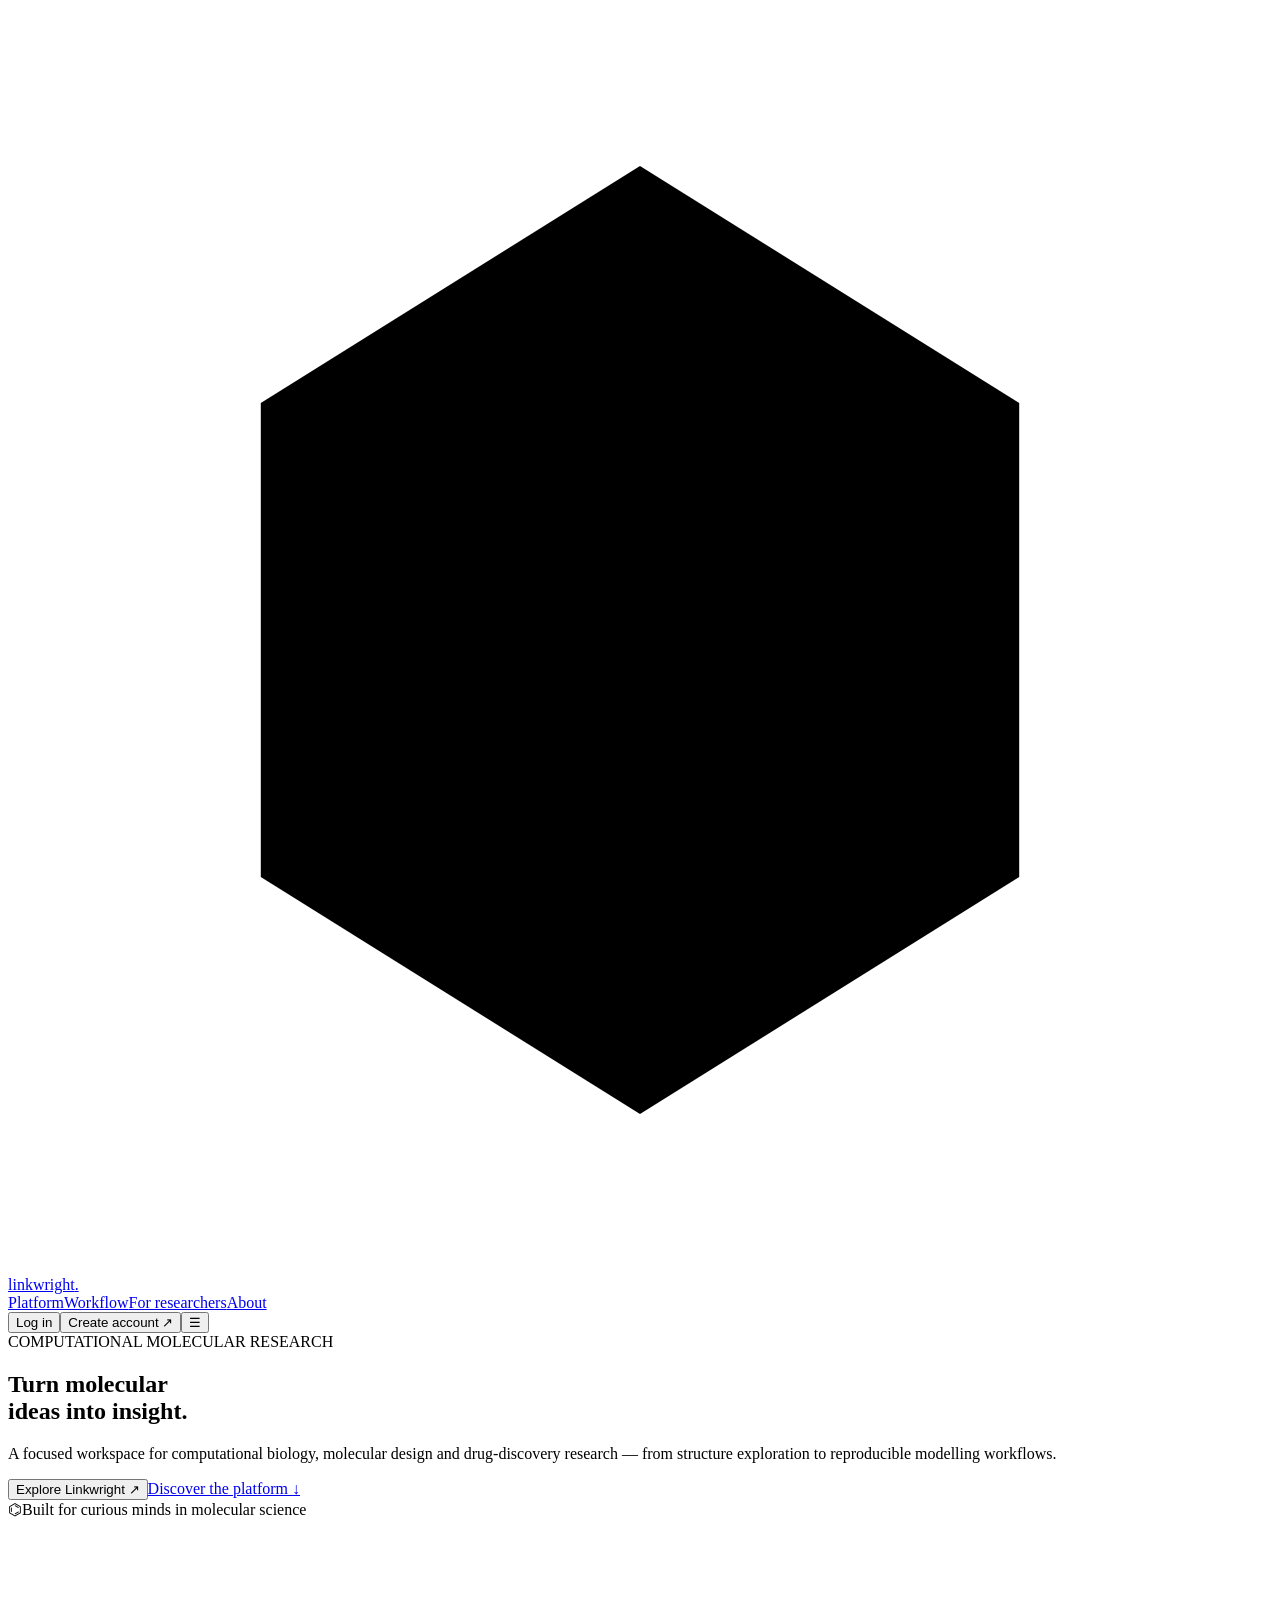
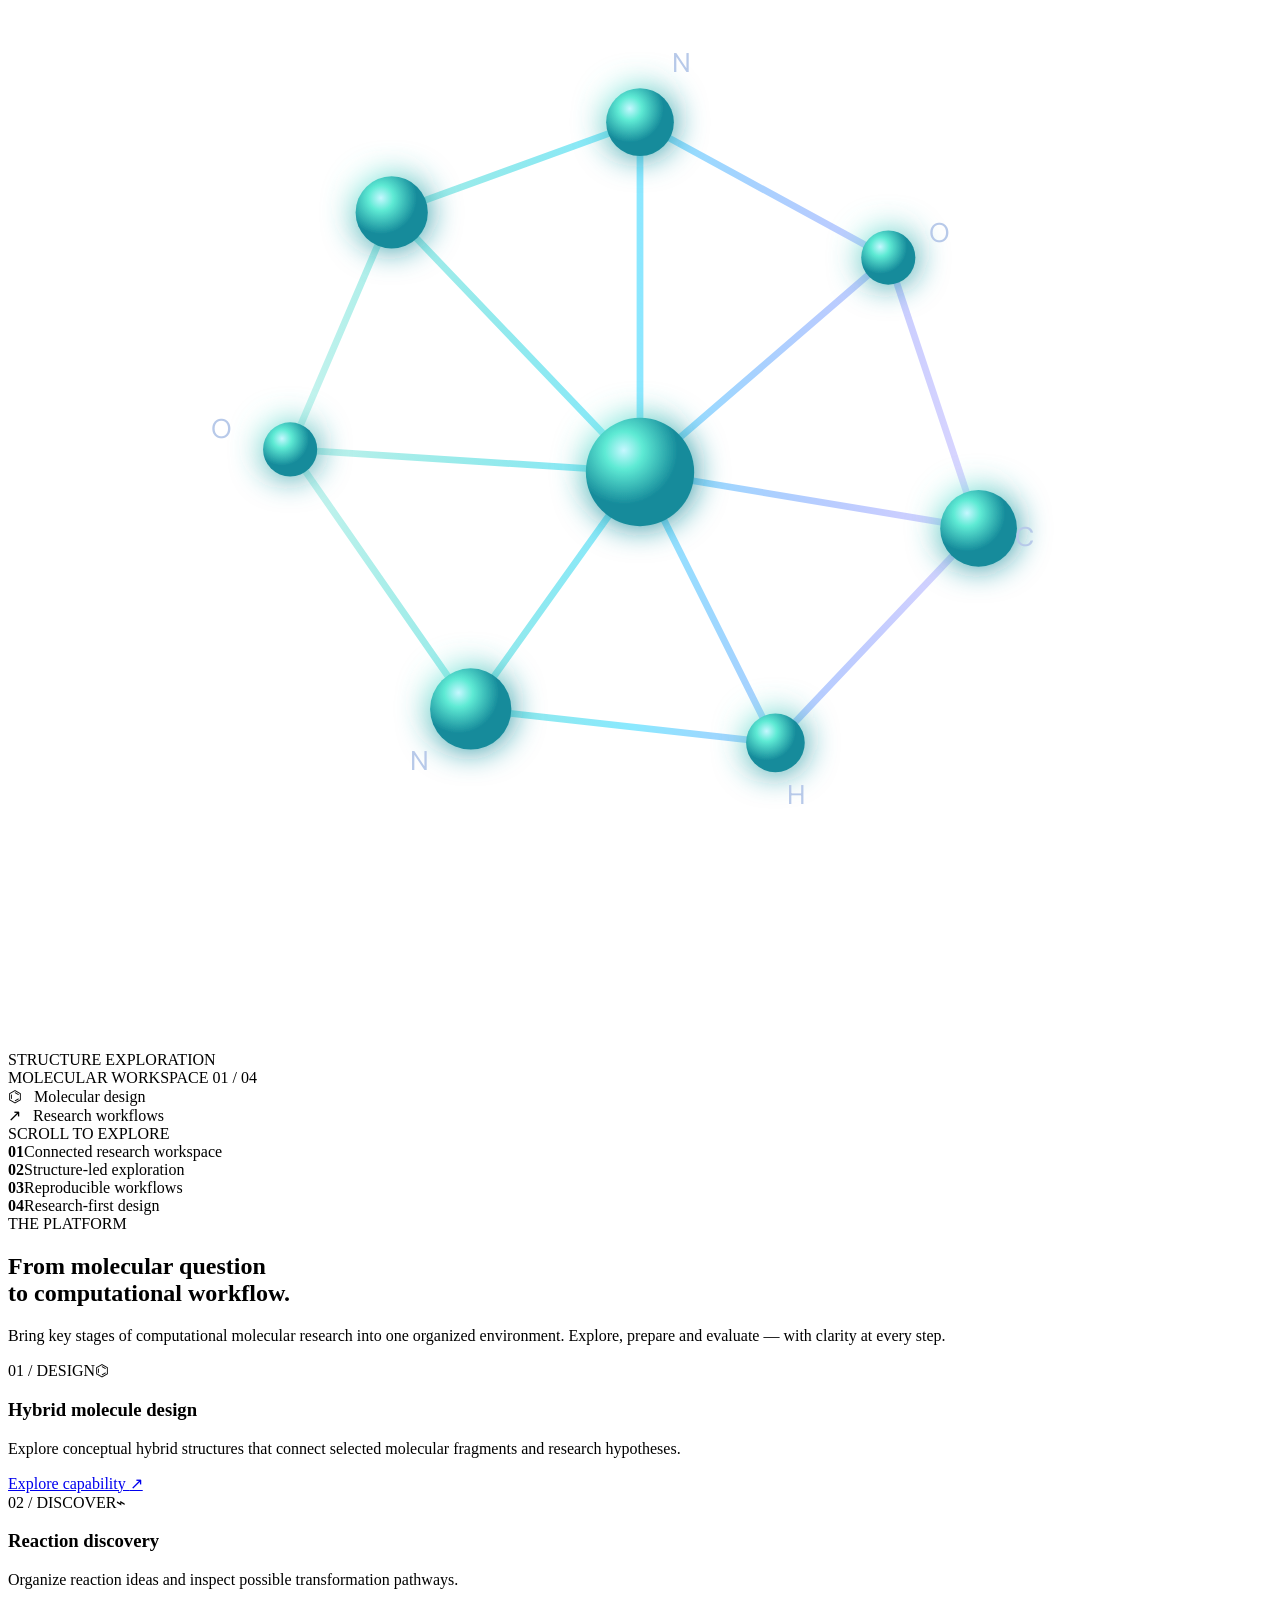
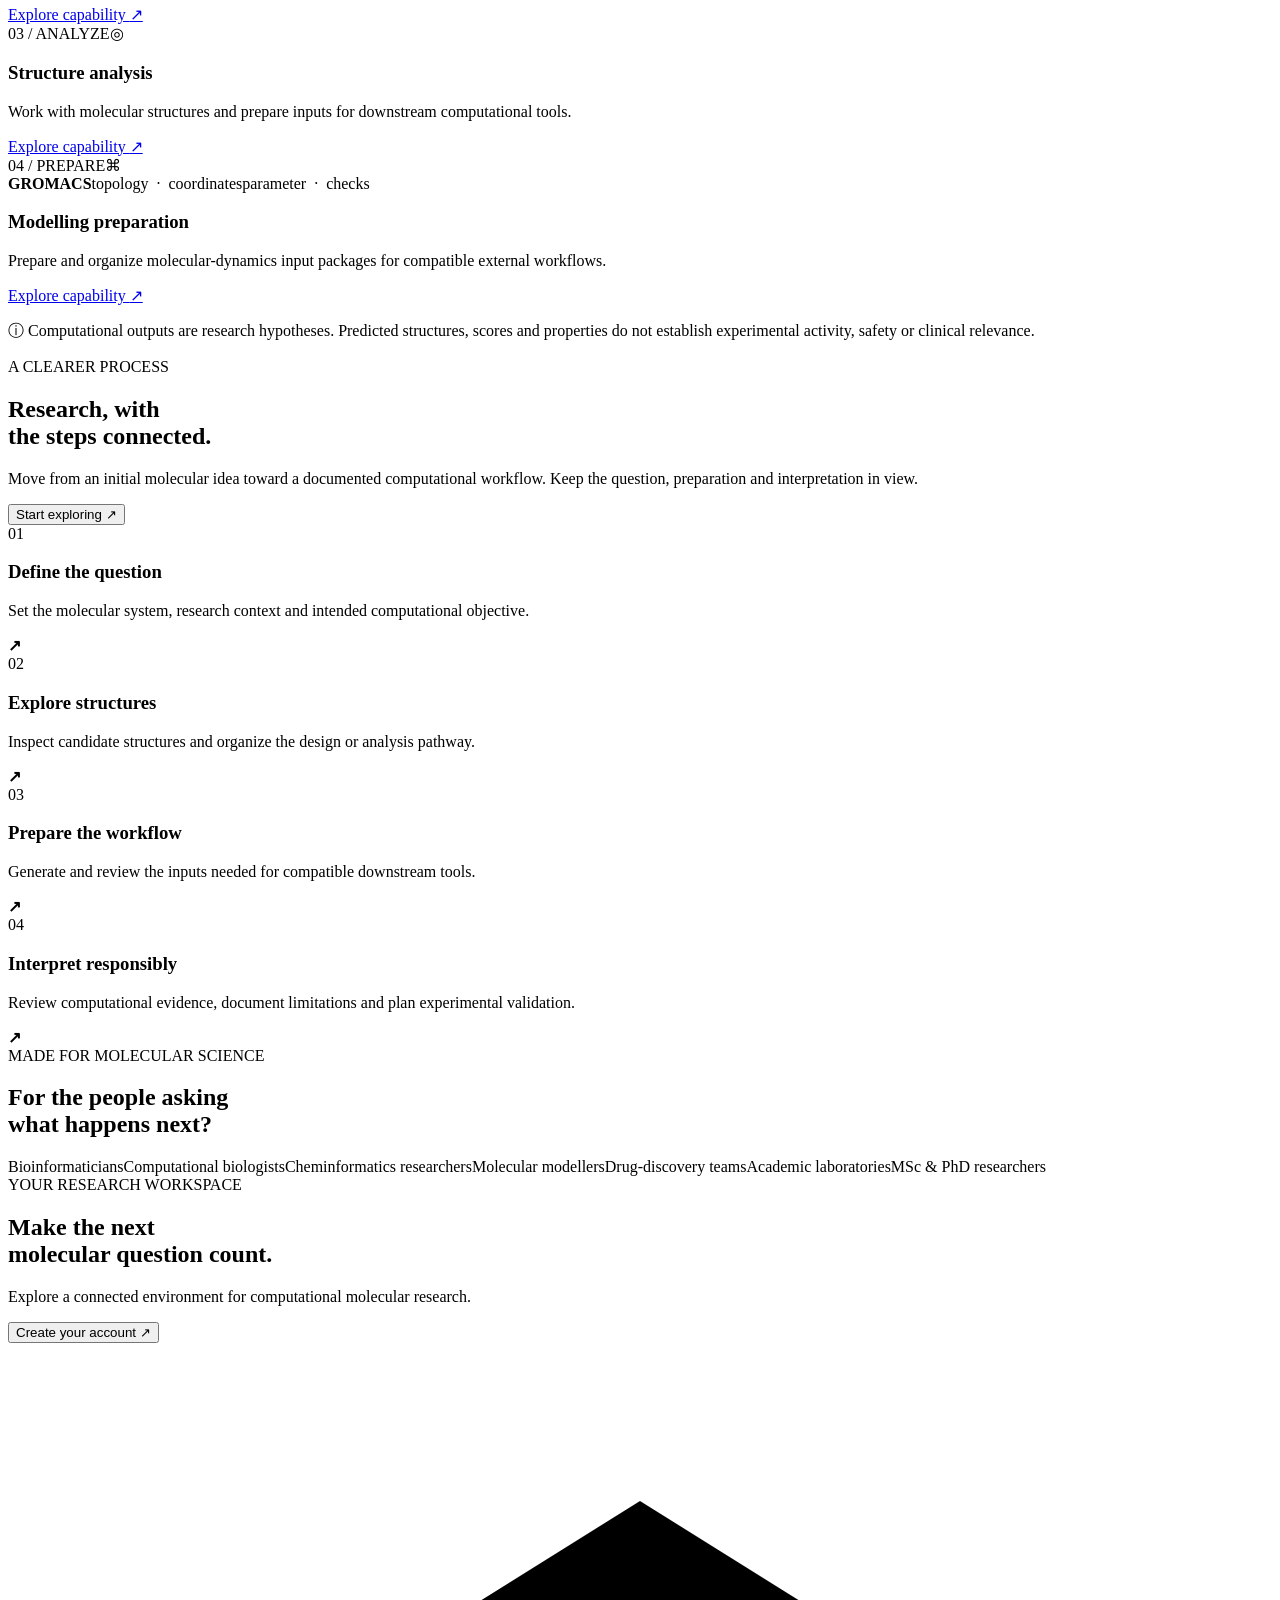
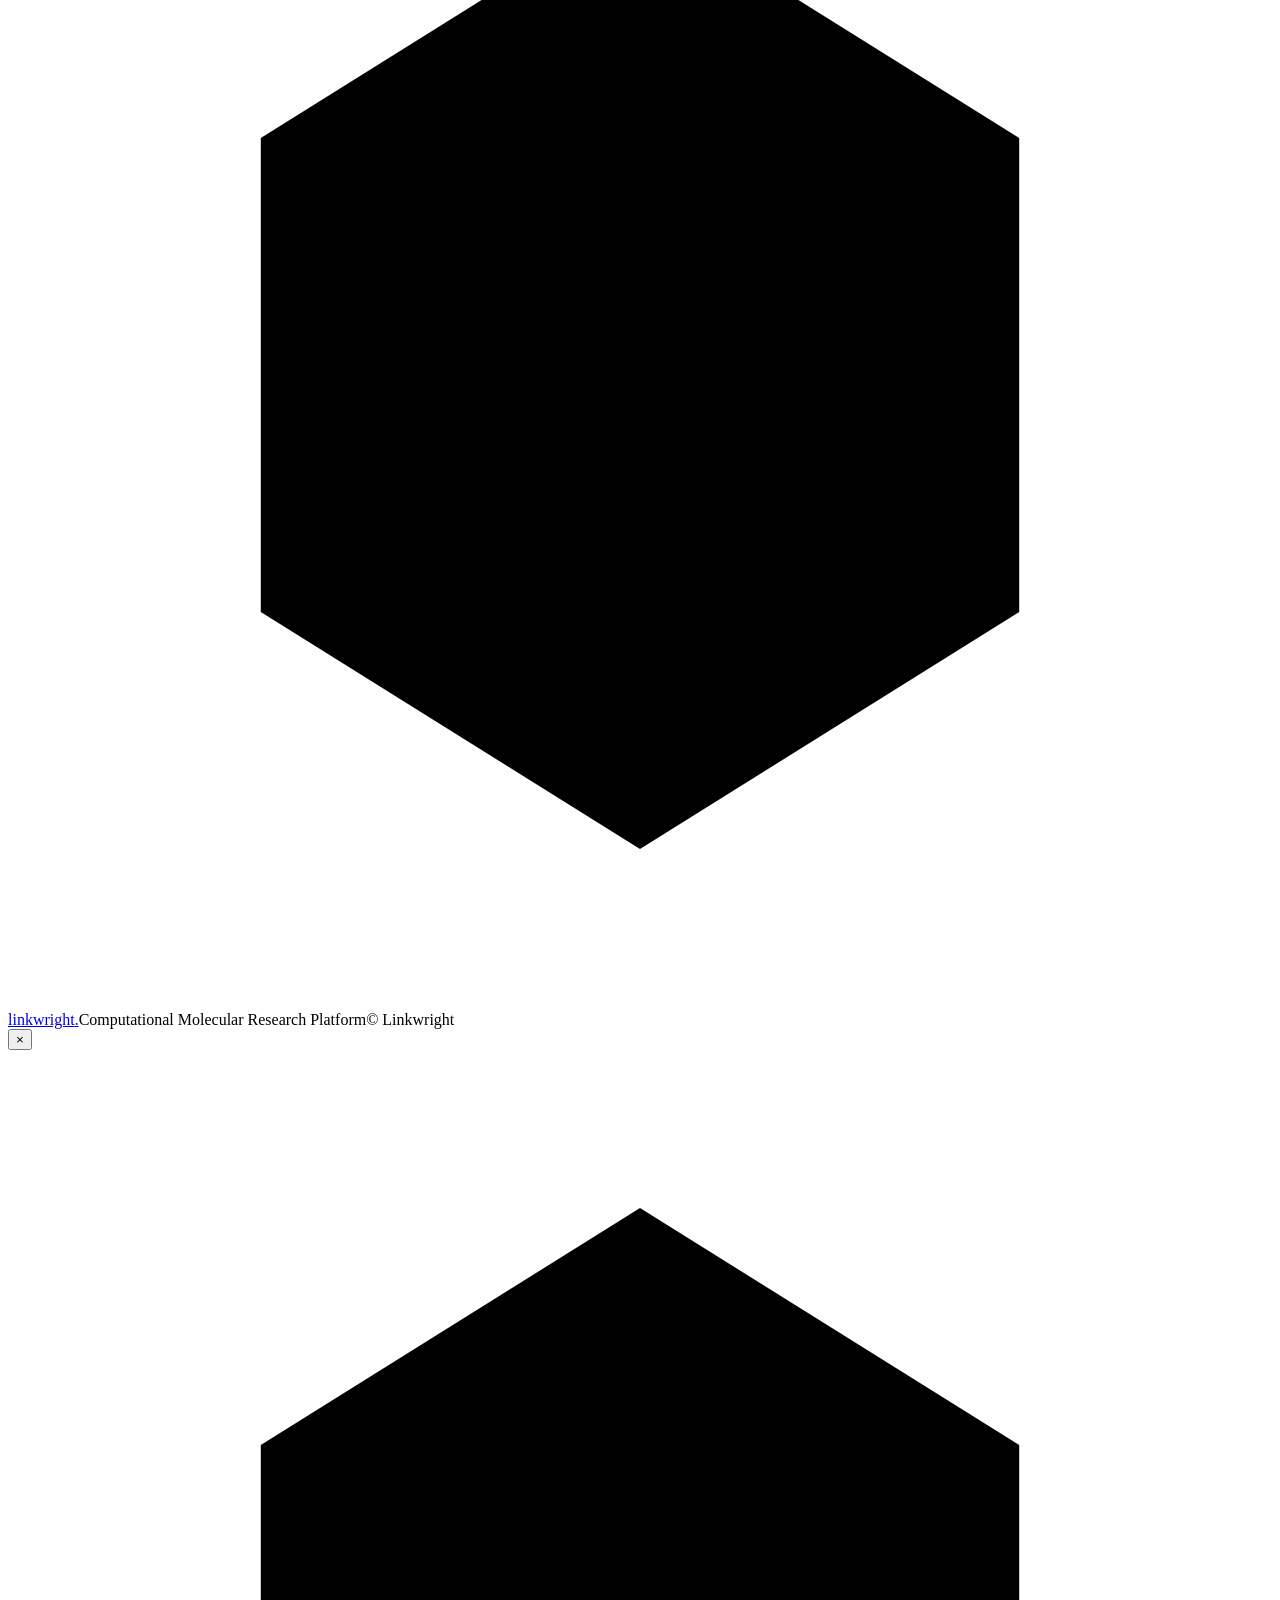
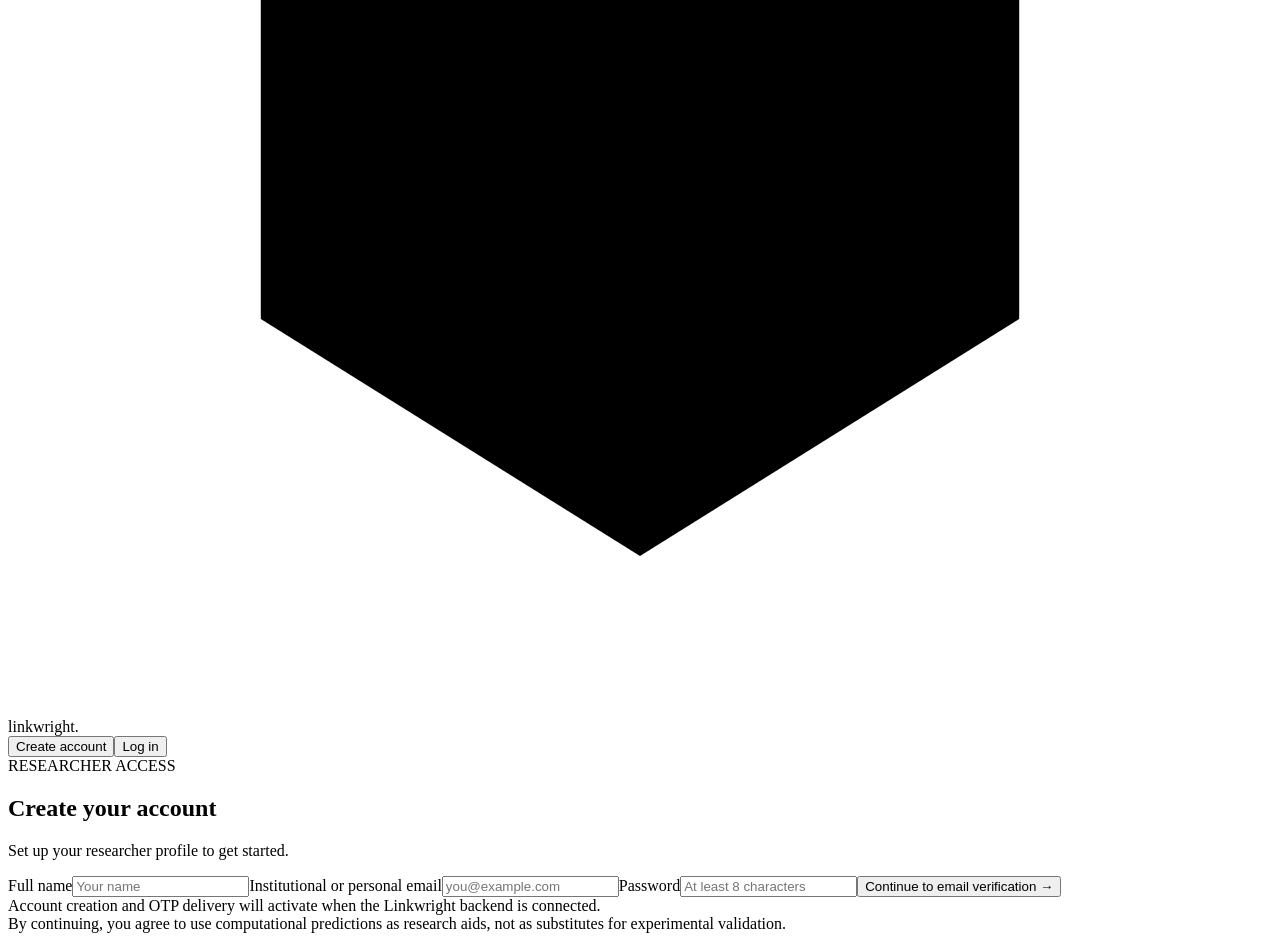
==== index.html @ ead5de4f "Add files via upload" ====
<!doctype html>
<html lang="en">
<head>
  <meta charset="utf-8">
  <meta name="viewport" content="width=device-width, initial-scale=1">
  <meta name="theme-color" content="#080d18">
  <meta name="description" content="Linkwright is a computational molecular research workspace for structure exploration, hybrid molecule design and molecular modelling workflows.">
  <title>Linkwright — Computational Molecular Research</title>
  <link rel="icon" href="assets/favicon.svg" type="image/svg+xml">
  <link rel="preconnect" href="https://fonts.googleapis.com">
  <link rel="preconnect" href="https://fonts.gstatic.com" crossorigin>
  <link href="https://fonts.googleapis.com/css2?family=DM+Sans:wght@400;500;600;700&family=Space+Grotesk:wght@400;500;600;700&display=swap" rel="stylesheet">
  <link rel="stylesheet" href="assets/css/styles.css">
</head>
<body>
  <div class="ambient ambient-one"></div><div class="ambient ambient-two"></div>
  <header class="site-header">
    <a class="brand" href="#home" aria-label="Linkwright home">
      <span class="brand-mark"><svg viewBox="0 0 40 40" aria-hidden="true"><path d="M8 12.5 20 5l12 7.5v15L20 35 8 27.5z"/><path d="m8 12.5 12 7 12-7M20 19.5V35M14 9l12 7.5M26 9l-12 7.5"/></svg></span>
      <span>linkwright<span class="brand-dot">.</span></span>
    </a>
    <nav class="desktop-nav" aria-label="Main navigation">
      <a href="#platform">Platform</a><a href="#workflow">Workflow</a><a href="#research">For researchers</a><a href="#about">About</a>
    </nav>
    <div class="header-actions"><button class="button button-quiet" data-open-auth="login">Log in</button><button class="button button-primary" data-open-auth="signup">Create account <span>↗</span></button><button class="mobile-menu" aria-label="Open menu">☰</button></div>
  </header>

  <main>
    <section class="hero section-wrap" id="home">
      <div class="hero-copy">
        <div class="eyebrow"><span class="pulse"></span> COMPUTATIONAL MOLECULAR RESEARCH</div>
        <h1>Turn molecular<br><span class="gradient-text">ideas into insight.</span></h1>
        <p class="hero-lede">A focused workspace for computational biology, molecular design and drug-discovery research — from structure exploration to reproducible modelling workflows.</p>
        <div class="hero-actions"><button class="button button-primary button-large" data-open-auth="signup">Explore Linkwright <span>↗</span></button><a class="text-link" href="#platform">Discover the platform <span>↓</span></a></div>
        <div class="hero-proof"><span class="proof-icon">⌬</span><span>Built for curious minds in molecular science</span></div>
      </div>
      <div class="hero-art" aria-label="Abstract molecular network illustration">
        <div class="art-orbit orbit-a"></div><div class="art-orbit orbit-b"></div><div class="art-orbit orbit-c"></div>
        <svg class="molecule" viewBox="0 0 560 500" role="img" aria-label="Abstract connected molecular structure">
          <defs><radialGradient id="node" cx="35%" cy="30%"><stop stop-color="#c6f7ff"/><stop offset=".35" stop-color="#5eead4"/><stop offset="1" stop-color="#168b9b"/></radialGradient><linearGradient id="bond" x1="0" x2="1"><stop stop-color="#2dd4bf" stop-opacity=".25"/><stop offset=".5" stop-color="#8be9ff"/><stop offset="1" stop-color="#8b7cff" stop-opacity=".3"/></linearGradient><filter id="glow"><feGaussianBlur stdDeviation="7" result="b"/><feMerge><feMergeNode in="b"/><feMergeNode in="SourceGraphic"/></feMerge></filter></defs>
          <g stroke="url(#bond)" stroke-width="3" fill="none"><path d="M280 90 390 150 430 270 340 365 205 350 125 235 170 130 280 90M170 130 280 245 390 150M125 235 280 245 340 365M280 245 430 270M205 350 280 245M280 90 280 245"/></g>
          <g fill="url(#node)" filter="url(#glow)"><circle cx="280" cy="90" r="15"/><circle cx="390" cy="150" r="12"/><circle cx="430" cy="270" r="17"/><circle cx="340" cy="365" r="13"/><circle cx="205" cy="350" r="18"/><circle cx="125" cy="235" r="12"/><circle cx="170" cy="130" r="16"/><circle cx="280" cy="245" r="24"/></g>
          <g fill="#b7c9e9" font-family="DM Sans" font-size="12" letter-spacing="2"><text x="294" y="68">N</text><text x="408" y="143">O</text><text x="446" y="278">C</text><text x="345" y="392">H</text><text x="178" y="377">N</text><text x="90" y="230">O</text></g>
        </svg>
        <div class="art-label label-top"><span class="label-dot"></span> STRUCTURE EXPLORATION</div><div class="art-label label-bottom">MOLECULAR WORKSPACE <span>01 / 04</span></div>
        <div class="floating-chip chip-one">⌬ &nbsp; Molecular design</div><div class="floating-chip chip-two">↗ &nbsp; Research workflows</div>
      </div>
      <div class="hero-scroll">SCROLL TO EXPLORE <span></span></div>
    </section>

    <section class="metrics section-wrap">
      <div><strong>01</strong><span>Connected research workspace</span></div><div><strong>02</strong><span>Structure-led exploration</span></div><div><strong>03</strong><span>Reproducible workflows</span></div><div><strong>04</strong><span>Research-first design</span></div>
    </section>

    <section class="section-wrap platform-section" id="platform">
      <div class="section-heading"><div><div class="eyebrow">THE PLATFORM</div><h2>From molecular question<br>to computational workflow.</h2></div><p>Bring key stages of computational molecular research into one organized environment. Explore, prepare and evaluate — with clarity at every step.</p></div>
      <div class="feature-grid">
        <article class="feature-card feature-large"><div class="feature-top"><span class="feature-number">01 / DESIGN</span><span class="feature-symbol">⌬</span></div><div class="feature-graphic graphic-network"><span></span><span></span><span></span><span></span><span></span><span></span></div><h3>Hybrid molecule design</h3><p>Explore conceptual hybrid structures that connect selected molecular fragments and research hypotheses.</p><a href="#workflow">Explore capability <span>↗</span></a></article>
        <article class="feature-card"><div class="feature-top"><span class="feature-number">02 / DISCOVER</span><span class="feature-symbol">⌁</span></div><div class="mini-visual mini-lines"><i></i><i></i><i></i><i></i></div><h3>Reaction discovery</h3><p>Organize reaction ideas and inspect possible transformation pathways.</p><a href="#workflow">Explore capability <span>↗</span></a></article>
        <article class="feature-card"><div class="feature-top"><span class="feature-number">03 / ANALYZE</span><span class="feature-symbol">◎</span></div><div class="mini-visual mini-rings"><i></i><i></i><i></i></div><h3>Structure analysis</h3><p>Work with molecular structures and prepare inputs for downstream computational tools.</p><a href="#workflow">Explore capability <span>↗</span></a></article>
        <article class="feature-card"><div class="feature-top"><span class="feature-number">04 / PREPARE</span><span class="feature-symbol">⌘</span></div><div class="mini-visual mini-terminal"><b>GROMACS</b><span>topology&nbsp; · &nbsp;coordinates</span><span>parameter&nbsp; · &nbsp;checks</span></div><h3>Modelling preparation</h3><p>Prepare and organize molecular-dynamics input packages for compatible external workflows.</p><a href="#workflow">Explore capability <span>↗</span></a></article>
      </div>
      <p class="science-note"><span>ⓘ</span> Computational outputs are research hypotheses. Predicted structures, scores and properties do not establish experimental activity, safety or clinical relevance.</p>
    </section>

    <section class="workflow-section" id="workflow"><div class="section-wrap workflow-inner">
      <div class="workflow-copy"><div class="eyebrow">A CLEARER PROCESS</div><h2>Research, with<br><span class="gradient-text">the steps connected.</span></h2><p>Move from an initial molecular idea toward a documented computational workflow. Keep the question, preparation and interpretation in view.</p><button class="button button-outline" data-open-auth="signup">Start exploring <span>↗</span></button></div>
      <div class="steps"><div class="step"><span>01</span><div><h3>Define the question</h3><p>Set the molecular system, research context and intended computational objective.</p></div><b>↗</b></div><div class="step"><span>02</span><div><h3>Explore structures</h3><p>Inspect candidate structures and organize the design or analysis pathway.</p></div><b>↗</b></div><div class="step"><span>03</span><div><h3>Prepare the workflow</h3><p>Generate and review the inputs needed for compatible downstream tools.</p></div><b>↗</b></div><div class="step"><span>04</span><div><h3>Interpret responsibly</h3><p>Review computational evidence, document limitations and plan experimental validation.</p></div><b>↗</b></div></div>
    </div></section>

    <section class="section-wrap audience-section" id="research"><div class="eyebrow">MADE FOR MOLECULAR SCIENCE</div><h2>For the people asking<br><span class="gradient-text">what happens next?</span></h2><div class="audience-tags"><span>Bioinformaticians</span><span>Computational biologists</span><span>Cheminformatics researchers</span><span>Molecular modellers</span><span>Drug-discovery teams</span><span>Academic laboratories</span><span>MSc & PhD researchers</span></div></section>

    <section class="cta-section section-wrap" id="about"><div class="cta-panel"><div class="eyebrow">YOUR RESEARCH WORKSPACE</div><h2>Make the next<br>molecular question count.</h2><p>Explore a connected environment for computational molecular research.</p><button class="button button-primary button-large" data-open-auth="signup">Create your account <span>↗</span></button><div class="cta-orb"></div></div></section>
  </main>

  <footer class="site-footer section-wrap"><a class="brand" href="#home"><span class="brand-mark"><svg viewBox="0 0 40 40"><path d="M8 12.5 20 5l12 7.5v15L20 35 8 27.5z"/><path d="m8 12.5 12 7 12-7M20 19.5V35"/></svg></span><span>linkwright<span class="brand-dot">.</span></span></a><span>Computational Molecular Research Platform</span><span>© <span id="year"></span> Linkwright</span></footer>

  <div class="modal-backdrop" id="auth-modal" aria-hidden="true"><section class="auth-modal" role="dialog" aria-modal="true" aria-labelledby="auth-title"><button class="modal-close" aria-label="Close dialog">×</button><div class="auth-brand"><span class="brand-mark"><svg viewBox="0 0 40 40"><path d="M8 12.5 20 5l12 7.5v15L20 35 8 27.5z"/><path d="m8 12.5 12 7 12-7M20 19.5V35"/></svg></span> linkwright<span class="brand-dot">.</span></div><div class="auth-tabs"><button class="auth-tab active" data-auth-tab="signup">Create account</button><button class="auth-tab" data-auth-tab="login">Log in</button></div><div id="signup-panel"><div class="eyebrow">RESEARCHER ACCESS</div><h2 id="auth-title">Create your account</h2><p class="auth-intro">Set up your researcher profile to get started.</p><form id="signup-form"><label>Full name<input name="name" autocomplete="name" placeholder="Your name" required></label><label>Institutional or personal email<input name="email" type="email" autocomplete="email" placeholder="you@example.com" required></label><label>Password<input name="password" type="password" autocomplete="new-password" minlength="8" placeholder="At least 8 characters" required></label><button class="button button-primary full-button" type="submit">Continue to email verification <span>→</span></button></form><div class="auth-status" id="signup-status" role="status">Account creation and OTP delivery will activate when the Linkwright backend is connected.</div></div><div id="login-panel" hidden><div class="eyebrow">WELCOME BACK</div><h2>Log in to Linkwright</h2><p class="auth-intro">Access your molecular research workspace.</p><form id="login-form"><label>Email address<input name="email" type="email" autocomplete="email" placeholder="you@example.com" required></label><label>Password<input name="password" type="password" autocomplete="current-password" placeholder="Your password" required></label><button class="button button-primary full-button" type="submit">Log in <span>→</span></button></form><div class="auth-status" id="login-status" role="status">Login will activate when the Linkwright backend is connected.</div></div><div class="modal-footnote">By continuing, you agree to use computational predictions as research aids, not as substitutes for experimental validation.</div></section></div>
  <script src="assets/js/config.js"></script><script src="assets/js/main.js"></script>
</body></html>
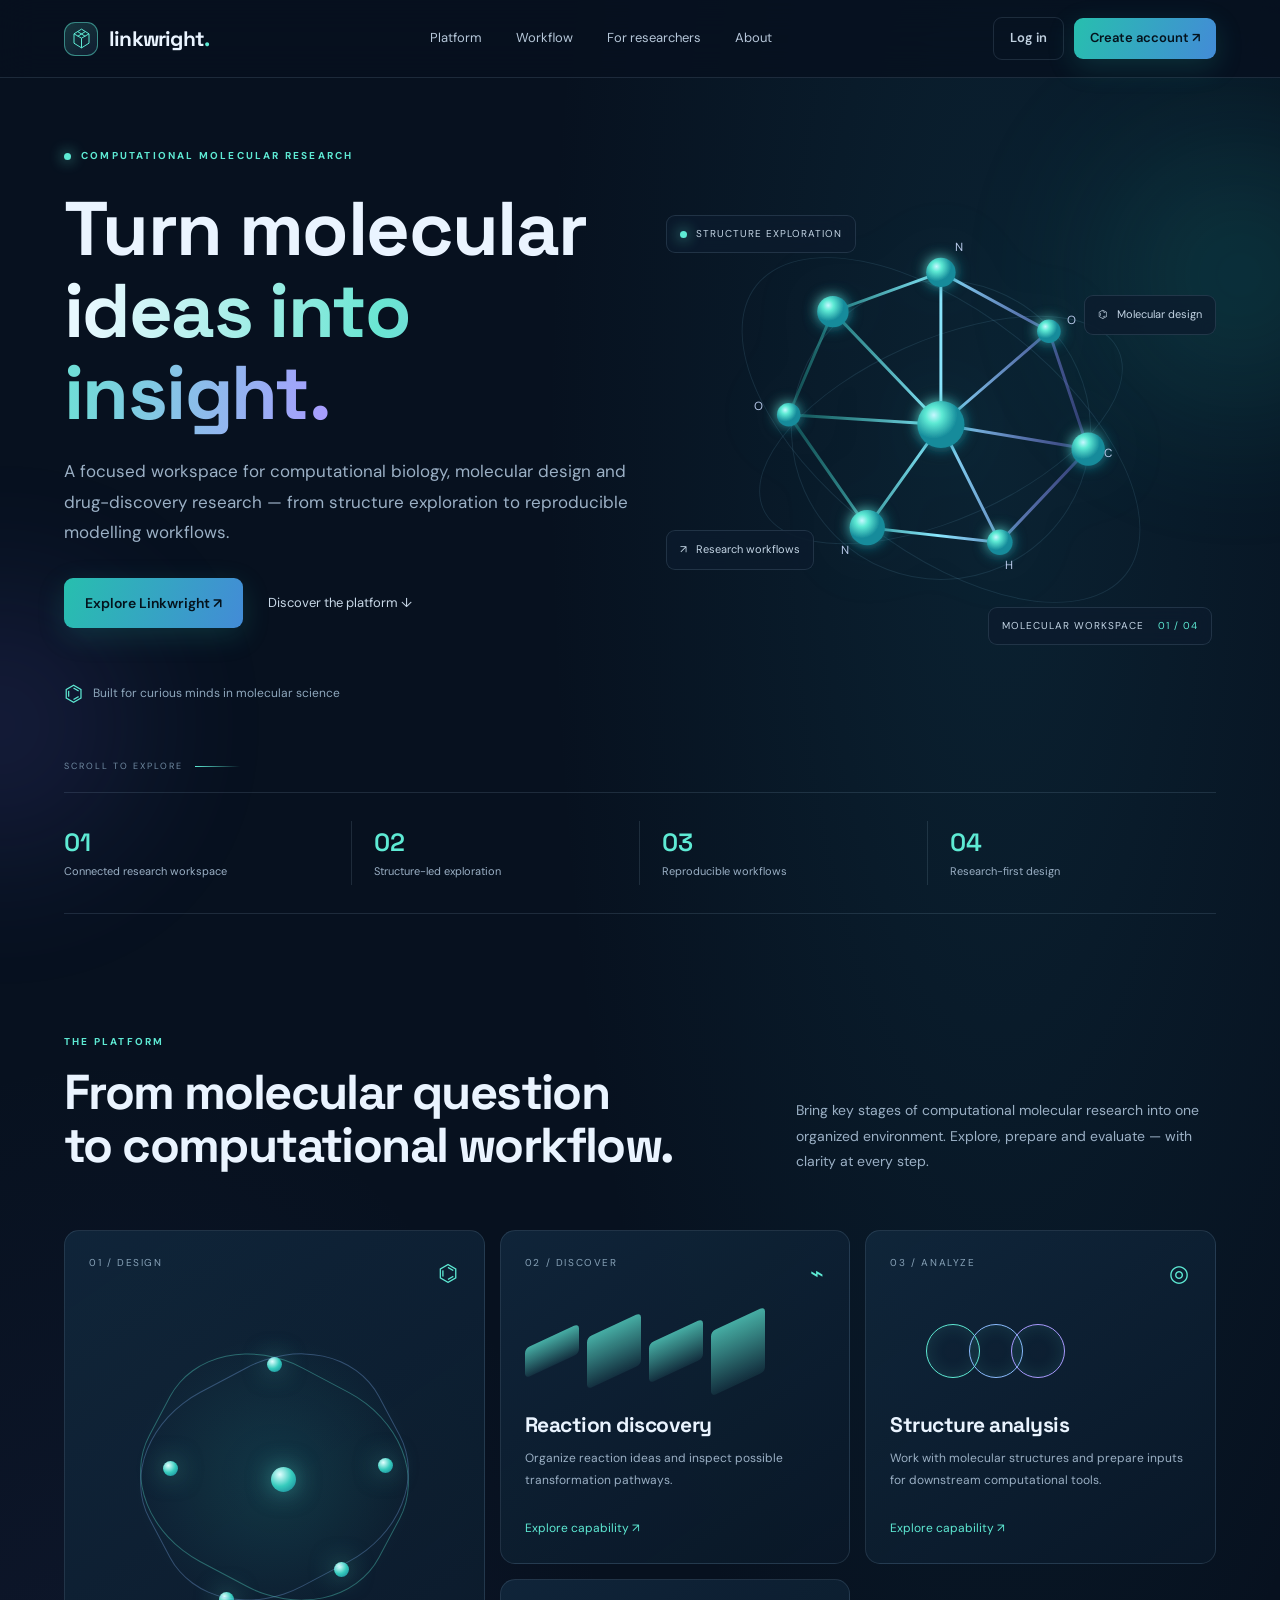
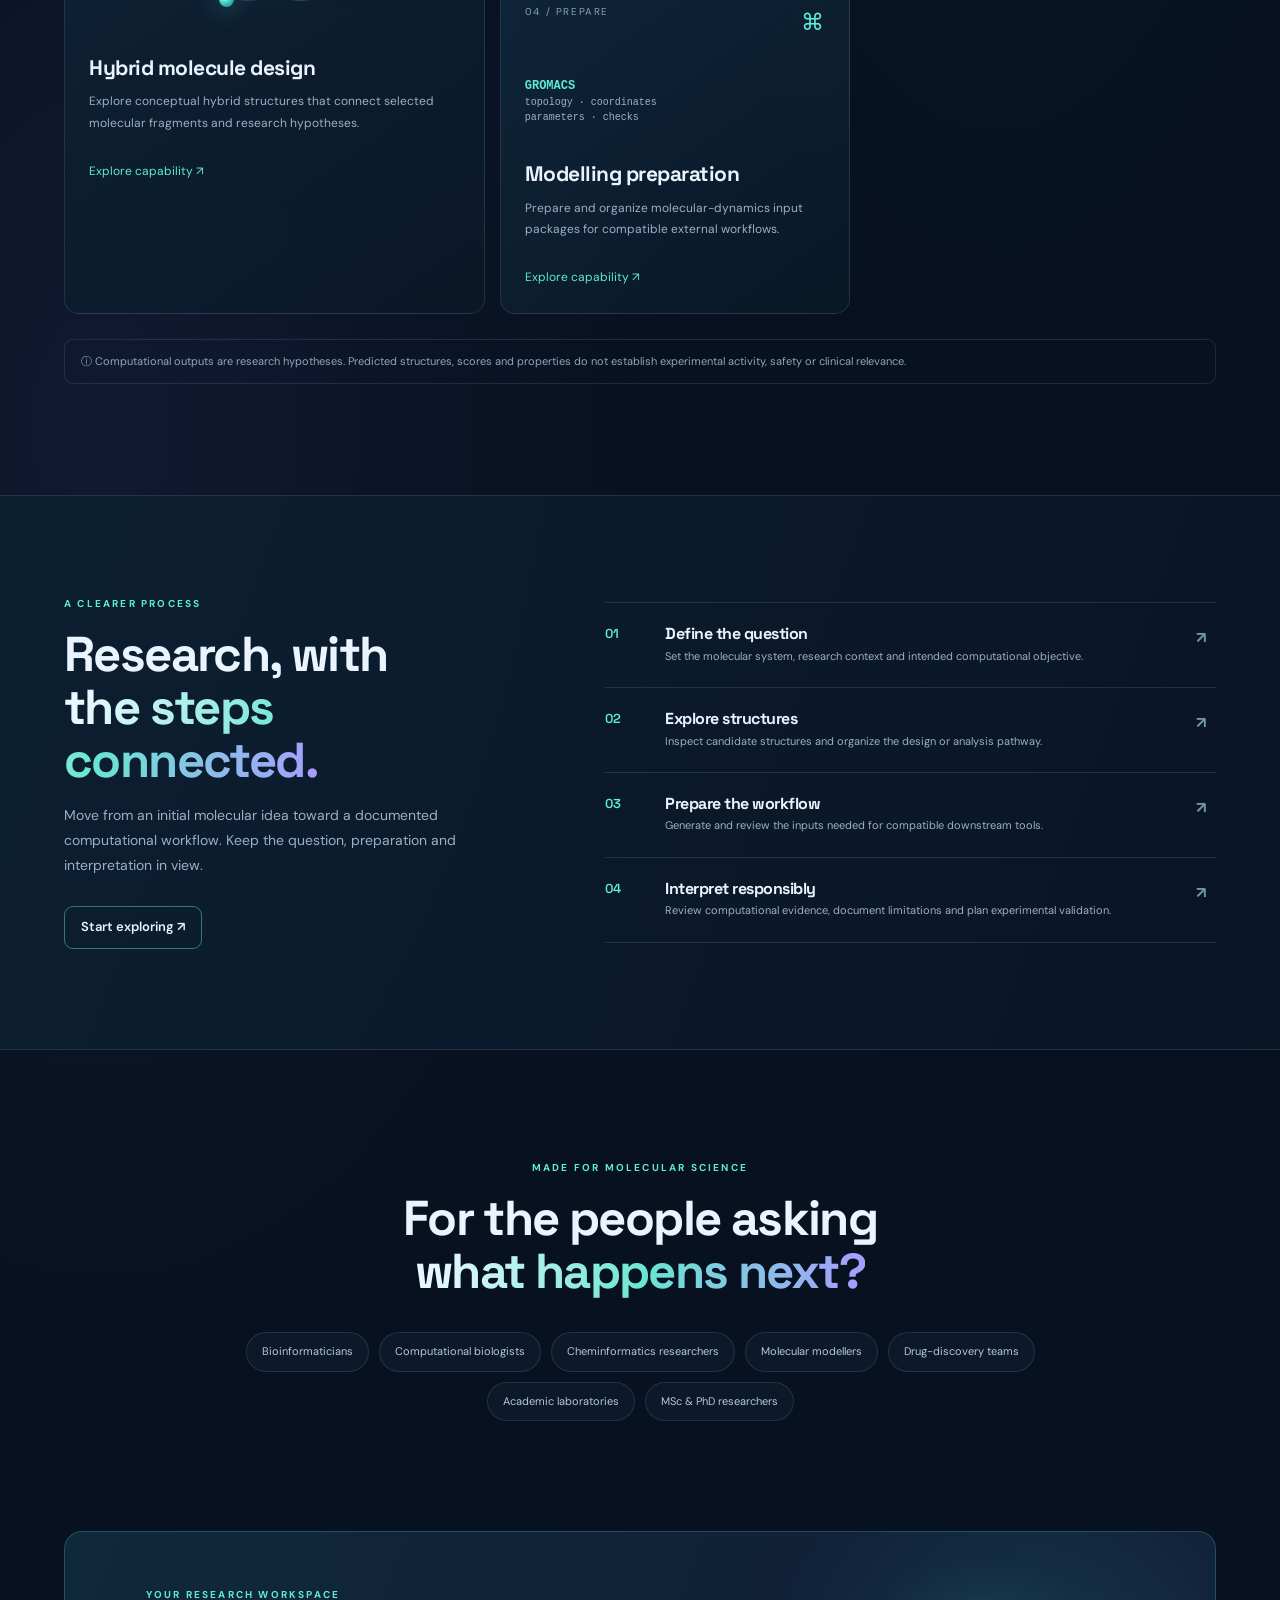
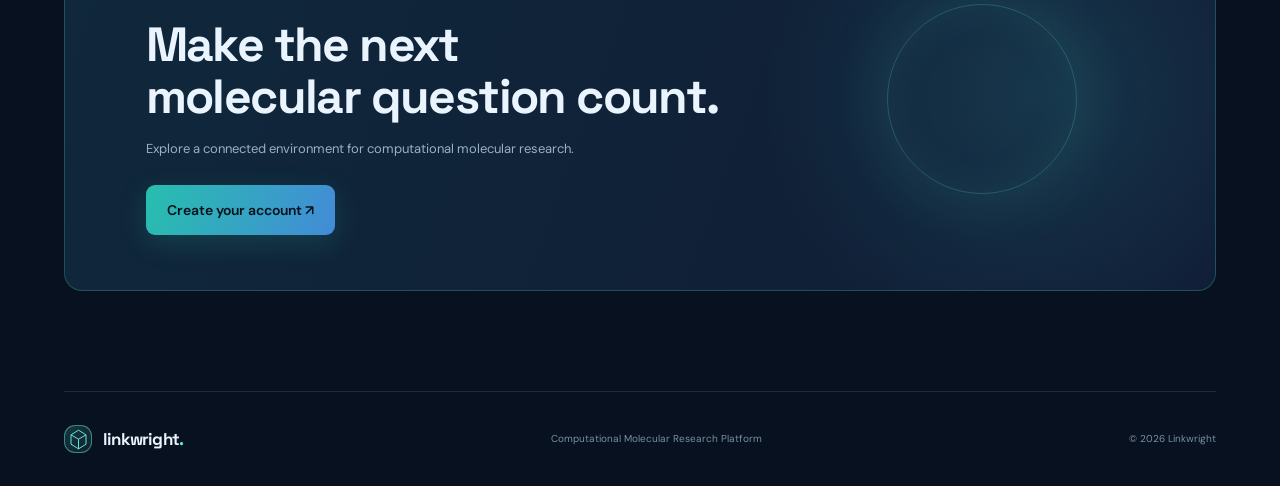
==== commit e3f62123: "Fix GitHub Pages styling with self-contained Linkwright landing page" ====
--- a/index.html
+++ b/index.html
@@ -1,80 +1,32 @@
 <!doctype html>
 <html lang="en">
 <head>
-  <meta charset="utf-8">
-  <meta name="viewport" content="width=device-width, initial-scale=1">
-  <meta name="theme-color" content="#080d18">
-  <meta name="description" content="Linkwright is a computational molecular research workspace for structure exploration, hybrid molecule design and molecular modelling workflows.">
-  <title>Linkwright — Computational Molecular Research</title>
-  <link rel="icon" href="assets/favicon.svg" type="image/svg+xml">
-  <link rel="preconnect" href="https://fonts.googleapis.com">
-  <link rel="preconnect" href="https://fonts.gstatic.com" crossorigin>
-  <link href="https://fonts.googleapis.com/css2?family=DM+Sans:wght@400;500;600;700&family=Space+Grotesk:wght@400;500;600;700&display=swap" rel="stylesheet">
-  <link rel="stylesheet" href="assets/css/styles.css">
+<meta charset="utf-8"><meta name="viewport" content="width=device-width, initial-scale=1"><meta name="theme-color" content="#07111f">
+<meta name="description" content="Linkwright is a computational molecular research workspace for molecular design, structure exploration and reproducible modelling workflows.">
+<title>Linkwright — Computational Molecular Research</title>
+<link rel="preconnect" href="https://fonts.googleapis.com"><link rel="preconnect" href="https://fonts.gstatic.com" crossorigin>
+<link href="https://fonts.googleapis.com/css2?family=DM+Sans:wght@400;500;600;700&family=Space+Grotesk:wght@400;500;600;700&display=swap" rel="stylesheet">
+<style>
+:root{color-scheme:dark;--bg:#07111f;--panel:#0c1a2b;--panel2:#102238;--line:rgba(172,205,230,.14);--text:#eaf4ff;--muted:#9bb0c5;--teal:#5eead4;--blue:#8bbcff;--violet:#a99bff;--max:1160px}*{box-sizing:border-box}html{scroll-behavior:smooth;scroll-padding-top:90px}body{margin:0;background:radial-gradient(ellipse at 78% 12%,rgba(28,120,145,.16),transparent 32%),radial-gradient(ellipse at 8% 55%,rgba(88,83,174,.12),transparent 34%),var(--bg);color:var(--text);font-family:'DM Sans',sans-serif;line-height:1.6;overflow-x:hidden}a{color:inherit;text-decoration:none}button{font:inherit}.ambient{position:fixed;border-radius:50%;filter:blur(80px);opacity:.15;pointer-events:none;z-index:-1}.ambient-one{width:280px;height:280px;background:#20cdbb;top:15%;right:-100px}.ambient-two{width:260px;height:260px;background:#7165ed;bottom:5%;left:-130px}.site-header{height:78px;position:sticky;top:0;z-index:20;display:flex;align-items:center;justify-content:space-between;padding:0 max(5vw,calc((100vw - var(--max))/2));border-bottom:1px solid var(--line);background:rgba(7,17,31,.82);backdrop-filter:blur(18px)}.brand{display:flex;align-items:center;gap:11px;font:700 21px 'Space Grotesk',sans-serif;letter-spacing:-.8px}.brand-mark{width:34px;height:34px;border:1px solid rgba(94,234,212,.5);border-radius:11px;display:grid;place-items:center;background:linear-gradient(145deg,rgba(94,234,212,.18),rgba(139,188,255,.08))}.brand-mark svg{width:25px;stroke:var(--teal);fill:none;stroke-width:1.6}.brand-dot{color:var(--teal)}.desktop-nav{display:flex;gap:34px;color:#b6c7d9;font-size:13px}.desktop-nav a:hover,.text-link:hover{color:var(--teal)}.header-actions{display:flex;gap:10px;align-items:center}.button{border:1px solid var(--line);border-radius:9px;padding:10px 16px;background:transparent;color:var(--text);cursor:pointer;font-weight:600;font-size:13px;transition:.2s}.button:hover{transform:translateY(-2px);border-color:rgba(94,234,212,.55)}.button-primary{background:linear-gradient(110deg,#27bfae,#438bd7);border:0;color:#04121c;box-shadow:0 8px 28px rgba(39,191,174,.18)}.button-quiet{color:#c0d0df}.button-outline{border-color:rgba(94,234,212,.45)}.button-large{padding:14px 21px;font-size:14px}.mobile-menu{display:none;background:none;border:0;color:var(--text);font-size:23px}.section-wrap{width:min(var(--max),90%);margin:auto}.hero{min-height:650px;display:grid;grid-template-columns:1.02fr .98fr;align-items:center;gap:30px;padding-top:70px;padding-bottom:80px;position:relative}.eyebrow{font-size:10px;letter-spacing:2.2px;color:var(--teal);font-weight:700;display:flex;align-items:center;gap:10px}.pulse,.label-dot{width:7px;height:7px;background:var(--teal);border-radius:50%;box-shadow:0 0 14px var(--teal)}h1,h2,h3{font-family:'Space Grotesk',sans-serif;line-height:1.08;letter-spacing:-1.6px}h1{font-size:clamp(46px,6vw,76px);margin:24px 0 22px;max-width:660px}h2{font-size:clamp(34px,4vw,49px);margin:16px 0}h3{letter-spacing:-.5px}.gradient-text{background:linear-gradient(100deg,#e8f8ff 5%,#69e5d2 52%,#a99bff 100%);-webkit-background-clip:text;background-clip:text;color:transparent}.hero-lede{font-size:17px;color:var(--muted);max-width:570px;line-height:1.8}.hero-actions{display:flex;align-items:center;gap:25px;margin-top:30px}.text-link{font-size:13px;color:#c8d8e7}.hero-proof{display:flex;align-items:center;gap:10px;margin-top:48px;color:#8ea7bc;font-size:12px}.proof-icon{color:var(--teal);font-size:22px}.hero-art{height:500px;position:relative;display:grid;place-items:center}.molecule{width:min(100%,560px);height:auto;overflow:visible;filter:drop-shadow(0 0 35px rgba(67,201,205,.12))}.art-orbit{position:absolute;border:1px solid rgba(126,193,219,.13);border-radius:50%;transform:rotate(-24deg)}.orbit-a{width:390px;height:180px}.orbit-b{width:470px;height:240px;transform:rotate(38deg)}.orbit-c{width:300px;height:300px}.art-label,.floating-chip{position:absolute;background:rgba(12,28,45,.78);border:1px solid var(--line);backdrop-filter:blur(12px);border-radius:9px;padding:10px 13px;color:#c4d5e5;font-size:10px;letter-spacing:1px}.label-top{top:35px;left:0;display:flex;align-items:center;gap:9px}.label-bottom{bottom:35px;right:4px}.label-bottom span{color:var(--teal);margin-left:10px}.floating-chip{font-size:11px;letter-spacing:0}.chip-one{top:115px;right:0}.chip-two{bottom:110px;left:0}.hero-scroll{position:absolute;bottom:18px;left:0;color:#718ba2;font-size:9px;letter-spacing:2px;display:flex;align-items:center;gap:12px}.hero-scroll span{width:45px;height:1px;background:linear-gradient(90deg,var(--teal),transparent)}.metrics{display:grid;grid-template-columns:repeat(4,1fr);padding:28px 0;border-top:1px solid var(--line);border-bottom:1px solid var(--line)}.metrics div{padding:5px 22px;border-right:1px solid var(--line);display:flex;flex-direction:column;gap:5px}.metrics div:first-child{padding-left:0}.metrics div:last-child{border:0}.metrics strong{font:600 25px 'Space Grotesk';color:var(--teal)}.metrics span{font-size:11px;color:var(--muted)}.platform-section{padding-top:120px;padding-bottom:100px}.section-heading{display:flex;align-items:end;justify-content:space-between;gap:50px;margin-bottom:42px}.section-heading p{max-width:420px;color:var(--muted);font-size:14px;line-height:1.8}.feature-grid{display:grid;grid-template-columns:1.2fr 1fr 1fr;gap:15px}.feature-card{min-height:290px;background:linear-gradient(145deg,rgba(17,39,60,.9),rgba(10,24,40,.88));border:1px solid var(--line);border-radius:15px;padding:24px;position:relative;overflow:hidden;transition:.25s}.feature-card:hover{transform:translateY(-5px);border-color:rgba(94,234,212,.38)}.feature-large{grid-row:span 2;min-height:595px}.feature-top{display:flex;justify-content:space-between;color:#87a2b8;font-size:10px;letter-spacing:1.6px}.feature-symbol{font-size:23px;color:var(--teal)}.feature-card h3{font-size:21px;margin:25px 0 10px}.feature-card p{font-size:12px;color:var(--muted);line-height:1.8}.feature-card>a{display:inline-block;color:var(--teal);font-size:12px;margin-top:15px}.feature-graphic{height:310px;position:relative;margin:30px 0 18px;background:radial-gradient(circle at 50% 50%,rgba(41,189,178,.15),transparent 58%)}.graphic-network:before,.graphic-network:after{content:'';position:absolute;inset:45px 55px;border:1px solid rgba(94,234,212,.35);transform:rotate(28deg);border-radius:40%}.graphic-network:after{transform:rotate(-28deg);border-color:rgba(139,188,255,.3)}.graphic-network span{position:absolute;width:15px;height:15px;border-radius:50%;background:radial-gradient(circle at 35% 30%,#e1ffff,#36cbbd 50%,#147a91);box-shadow:0 0 24px rgba(94,234,212,.5)}.graphic-network span:nth-child(1){top:35px;left:48%}.graphic-network span:nth-child(2){top:45%;left:20%}.graphic-network span:nth-child(3){top:44%;right:18%}.graphic-network span:nth-child(4){bottom:25px;left:35%}.graphic-network span:nth-child(5){bottom:55px;right:30%}.graphic-network span:nth-child(6){top:47%;left:49%;width:25px;height:25px}.mini-visual{height:75px;margin:22px 0 5px;display:flex;align-items:center;gap:8px}.mini-lines i{height:30px;width:18%;border-radius:5px;background:linear-gradient(180deg,rgba(94,234,212,.7),rgba(94,234,212,.08));transform:skewY(-25deg)}.mini-lines i:nth-child(2){height:52px}.mini-lines i:nth-child(3){height:40px}.mini-lines i:nth-child(4){height:65px}.mini-rings{position:relative}.mini-rings i{width:54px;height:54px;border:1px solid var(--teal);border-radius:50%;position:absolute;left:calc(12% + var(--i,0)*28px);box-shadow:inset 0 0 18px rgba(94,234,212,.12)}.mini-rings i:nth-child(2){left:26%;border-color:#8bbcff}.mini-rings i:nth-child(3){left:40%;border-color:#a99bff}.mini-terminal{align-items:flex-start;justify-content:center;flex-direction:column;gap:4px;color:#94b6c7;font:10px monospace}.mini-terminal b{color:var(--teal);font-size:12px}.science-note{margin-top:25px;padding:13px 16px;border:1px solid rgba(139,188,255,.15);border-radius:9px;color:#8fa7bb;font-size:11px}.science-note span{color:var(--blue);margin-right:8px}.workflow-section{background:linear-gradient(110deg,rgba(12,31,49,.95),rgba(10,22,39,.95));border-top:1px solid var(--line);border-bottom:1px solid var(--line);padding:100px 0}.workflow-inner{display:grid;grid-template-columns:.85fr 1.15fr;gap:90px;align-items:center}.workflow-copy p{color:var(--muted);font-size:14px;line-height:1.8;margin-bottom:28px}.steps{border-top:1px solid var(--line)}.step{display:grid;grid-template-columns:42px 1fr 20px;gap:18px;padding:22px 0;border-bottom:1px solid var(--line);align-items:start}.step>span{font:600 13px 'Space Grotesk';color:var(--teal)}.step h3{font-size:16px;margin:0 0 5px}.step p{font-size:11px;color:var(--muted);margin:0}.step b{color:#7194aa}.audience-section{padding:110px 0;text-align:center}.audience-section h2{margin-bottom:34px}.audience-tags{display:flex;justify-content:center;gap:10px;flex-wrap:wrap;max-width:850px;margin:auto}.audience-tags span{padding:10px 15px;border:1px solid var(--line);border-radius:30px;color:#b7c9d9;font-size:11px;background:rgba(15,34,53,.55)}.cta-section{padding-bottom:100px}.cta-panel{border:1px solid rgba(94,234,212,.22);border-radius:18px;padding:55px 7%;background:radial-gradient(circle at 85% 45%,rgba(54,166,173,.18),transparent 28%),linear-gradient(110deg,#10283b,#101c35);position:relative;overflow:hidden}.cta-panel h2{font-size:clamp(34px,4vw,48px)}.cta-panel p{color:var(--muted);font-size:13px;margin-bottom:25px}.cta-orb{position:absolute;width:190px;height:190px;border-radius:50%;border:1px solid rgba(94,234,212,.25);right:12%;top:20%;box-shadow:0 0 70px rgba(94,234,212,.12),inset 0 0 45px rgba(94,234,212,.08)}.site-footer{min-height:95px;border-top:1px solid var(--line);display:flex;align-items:center;justify-content:space-between;color:#7890a5;font-size:10px}.site-footer .brand{color:var(--text);font-size:17px}.site-footer .brand-mark{width:28px;height:28px}.modal-backdrop{display:none;position:fixed;inset:0;z-index:50;background:rgba(1,8,16,.78);backdrop-filter:blur(8px);padding:20px;align-items:center;justify-content:center}.modal-backdrop.open{display:flex}.auth-modal{width:min(460px,100%);max-height:90vh;overflow:auto;background:#0d1c2d;border:1px solid rgba(139,188,255,.22);border-radius:17px;padding:28px;position:relative;box-shadow:0 30px 100px #0008}.modal-close{position:absolute;right:17px;top:12px;border:0;background:none;color:#a9bfd2;font-size:26px;cursor:pointer}.auth-brand{font:700 18px 'Space Grotesk';display:flex;align-items:center;gap:8px;margin-bottom:22px}.auth-brand .brand-mark{width:28px;height:28px}.auth-tabs{display:flex;border-bottom:1px solid var(--line);gap:22px;margin-bottom:22px}.auth-tab{border:0;background:none;color:#8099af;padding:10px 0;cursor:pointer}.auth-tab.active{color:var(--teal);border-bottom:2px solid var(--teal)}.auth-modal h2{font-size:27px;margin:10px 0}.auth-intro,.modal-footnote{color:var(--muted);font-size:12px}.auth-modal label{display:block;font-size:11px;color:#b9cada;margin:16px 0}.auth-modal input{display:block;width:100%;margin-top:7px;padding:12px;border:1px solid var(--line);border-radius:8px;background:#071321;color:var(--text);outline:none}.auth-modal input:focus{border-color:var(--teal)}.full-button{width:100%;margin-top:8px}.auth-status{font-size:11px;color:#91aabd;line-height:1.6;margin-top:15px;padding:11px;background:rgba(139,188,255,.06);border-radius:8px}.modal-footnote{border-top:1px solid var(--line);margin-top:22px;padding-top:16px;font-size:10px} [hidden]{display:none!important}
+@media(max-width:850px){.desktop-nav{gap:15px}.hero{grid-template-columns:1fr;padding-top:65px}.hero-art{height:400px;grid-row:1}.hero-copy{grid-row:2}.hero-scroll{display:none}.feature-grid{grid-template-columns:1fr 1fr}.feature-large{grid-row:span 1;min-height:420px}.workflow-inner{grid-template-columns:1fr;gap:40px}.section-heading{display:block}.section-heading p{max-width:650px}.cta-orb{right:-40px}.metrics div{padding:5px 12px}}
+@media(max-width:600px){.site-header{height:68px}.desktop-nav{display:none;position:absolute;top:68px;left:0;right:0;background:#0b1b2b;padding:20px 5%;flex-direction:column;border-bottom:1px solid var(--line)}.desktop-nav.open{display:flex}.header-actions .button-quiet{display:none}.header-actions .button-primary{padding:9px 11px;font-size:11px}.mobile-menu{display:block}.hero{padding-top:38px;gap:0}.hero-art{height:300px}.art-orbit.orbit-b{width:300px}.art-orbit.orbit-a{width:260px}.chip-one{right:-4px}.chip-two{left:-4px}.hero-lede{font-size:15px}.hero-actions{align-items:flex-start;flex-direction:column;gap:16px}.hero-proof{margin-top:30px}.metrics{grid-template-columns:1fr 1fr;gap:16px}.metrics div:nth-child(2){border:0}.metrics div:nth-child(3){padding-left:0}.platform-section,.workflow-section,.audience-section{padding-top:75px;padding-bottom:75px}.feature-grid{grid-template-columns:1fr}.feature-large{min-height:430px}.feature-card{min-height:260px}.feature-graphic{height:210px}.cta-panel{padding:38px 25px}.cta-orb{opacity:.35}.site-footer{padding:22px 0;gap:13px;flex-wrap:wrap}.site-footer>span:nth-child(2){order:3;width:100%}}
+@media(prefers-reduced-motion:reduce){html{scroll-behavior:auto}*,*:before,*:after{transition:none!important}}
+</style>
 </head>
 <body>
-  <div class="ambient ambient-one"></div><div class="ambient ambient-two"></div>
-  <header class="site-header">
-    <a class="brand" href="#home" aria-label="Linkwright home">
-      <span class="brand-mark"><svg viewBox="0 0 40 40" aria-hidden="true"><path d="M8 12.5 20 5l12 7.5v15L20 35 8 27.5z"/><path d="m8 12.5 12 7 12-7M20 19.5V35M14 9l12 7.5M26 9l-12 7.5"/></svg></span>
-      <span>linkwright<span class="brand-dot">.</span></span>
-    </a>
-    <nav class="desktop-nav" aria-label="Main navigation">
-      <a href="#platform">Platform</a><a href="#workflow">Workflow</a><a href="#research">For researchers</a><a href="#about">About</a>
-    </nav>
-    <div class="header-actions"><button class="button button-quiet" data-open-auth="login">Log in</button><button class="button button-primary" data-open-auth="signup">Create account <span>↗</span></button><button class="mobile-menu" aria-label="Open menu">☰</button></div>
-  </header>
-
-  <main>
-    <section class="hero section-wrap" id="home">
-      <div class="hero-copy">
-        <div class="eyebrow"><span class="pulse"></span> COMPUTATIONAL MOLECULAR RESEARCH</div>
-        <h1>Turn molecular<br><span class="gradient-text">ideas into insight.</span></h1>
-        <p class="hero-lede">A focused workspace for computational biology, molecular design and drug-discovery research — from structure exploration to reproducible modelling workflows.</p>
-        <div class="hero-actions"><button class="button button-primary button-large" data-open-auth="signup">Explore Linkwright <span>↗</span></button><a class="text-link" href="#platform">Discover the platform <span>↓</span></a></div>
-        <div class="hero-proof"><span class="proof-icon">⌬</span><span>Built for curious minds in molecular science</span></div>
-      </div>
-      <div class="hero-art" aria-label="Abstract molecular network illustration">
-        <div class="art-orbit orbit-a"></div><div class="art-orbit orbit-b"></div><div class="art-orbit orbit-c"></div>
-        <svg class="molecule" viewBox="0 0 560 500" role="img" aria-label="Abstract connected molecular structure">
-          <defs><radialGradient id="node" cx="35%" cy="30%"><stop stop-color="#c6f7ff"/><stop offset=".35" stop-color="#5eead4"/><stop offset="1" stop-color="#168b9b"/></radialGradient><linearGradient id="bond" x1="0" x2="1"><stop stop-color="#2dd4bf" stop-opacity=".25"/><stop offset=".5" stop-color="#8be9ff"/><stop offset="1" stop-color="#8b7cff" stop-opacity=".3"/></linearGradient><filter id="glow"><feGaussianBlur stdDeviation="7" result="b"/><feMerge><feMergeNode in="b"/><feMergeNode in="SourceGraphic"/></feMerge></filter></defs>
-          <g stroke="url(#bond)" stroke-width="3" fill="none"><path d="M280 90 390 150 430 270 340 365 205 350 125 235 170 130 280 90M170 130 280 245 390 150M125 235 280 245 340 365M280 245 430 270M205 350 280 245M280 90 280 245"/></g>
-          <g fill="url(#node)" filter="url(#glow)"><circle cx="280" cy="90" r="15"/><circle cx="390" cy="150" r="12"/><circle cx="430" cy="270" r="17"/><circle cx="340" cy="365" r="13"/><circle cx="205" cy="350" r="18"/><circle cx="125" cy="235" r="12"/><circle cx="170" cy="130" r="16"/><circle cx="280" cy="245" r="24"/></g>
-          <g fill="#b7c9e9" font-family="DM Sans" font-size="12" letter-spacing="2"><text x="294" y="68">N</text><text x="408" y="143">O</text><text x="446" y="278">C</text><text x="345" y="392">H</text><text x="178" y="377">N</text><text x="90" y="230">O</text></g>
-        </svg>
-        <div class="art-label label-top"><span class="label-dot"></span> STRUCTURE EXPLORATION</div><div class="art-label label-bottom">MOLECULAR WORKSPACE <span>01 / 04</span></div>
-        <div class="floating-chip chip-one">⌬ &nbsp; Molecular design</div><div class="floating-chip chip-two">↗ &nbsp; Research workflows</div>
-      </div>
-      <div class="hero-scroll">SCROLL TO EXPLORE <span></span></div>
-    </section>
-
-    <section class="metrics section-wrap">
-      <div><strong>01</strong><span>Connected research workspace</span></div><div><strong>02</strong><span>Structure-led exploration</span></div><div><strong>03</strong><span>Reproducible workflows</span></div><div><strong>04</strong><span>Research-first design</span></div>
-    </section>
-
-    <section class="section-wrap platform-section" id="platform">
-      <div class="section-heading"><div><div class="eyebrow">THE PLATFORM</div><h2>From molecular question<br>to computational workflow.</h2></div><p>Bring key stages of computational molecular research into one organized environment. Explore, prepare and evaluate — with clarity at every step.</p></div>
-      <div class="feature-grid">
-        <article class="feature-card feature-large"><div class="feature-top"><span class="feature-number">01 / DESIGN</span><span class="feature-symbol">⌬</span></div><div class="feature-graphic graphic-network"><span></span><span></span><span></span><span></span><span></span><span></span></div><h3>Hybrid molecule design</h3><p>Explore conceptual hybrid structures that connect selected molecular fragments and research hypotheses.</p><a href="#workflow">Explore capability <span>↗</span></a></article>
-        <article class="feature-card"><div class="feature-top"><span class="feature-number">02 / DISCOVER</span><span class="feature-symbol">⌁</span></div><div class="mini-visual mini-lines"><i></i><i></i><i></i><i></i></div><h3>Reaction discovery</h3><p>Organize reaction ideas and inspect possible transformation pathways.</p><a href="#workflow">Explore capability <span>↗</span></a></article>
-        <article class="feature-card"><div class="feature-top"><span class="feature-number">03 / ANALYZE</span><span class="feature-symbol">◎</span></div><div class="mini-visual mini-rings"><i></i><i></i><i></i></div><h3>Structure analysis</h3><p>Work with molecular structures and prepare inputs for downstream computational tools.</p><a href="#workflow">Explore capability <span>↗</span></a></article>
-        <article class="feature-card"><div class="feature-top"><span class="feature-number">04 / PREPARE</span><span class="feature-symbol">⌘</span></div><div class="mini-visual mini-terminal"><b>GROMACS</b><span>topology&nbsp; · &nbsp;coordinates</span><span>parameter&nbsp; · &nbsp;checks</span></div><h3>Modelling preparation</h3><p>Prepare and organize molecular-dynamics input packages for compatible external workflows.</p><a href="#workflow">Explore capability <span>↗</span></a></article>
-      </div>
-      <p class="science-note"><span>ⓘ</span> Computational outputs are research hypotheses. Predicted structures, scores and properties do not establish experimental activity, safety or clinical relevance.</p>
-    </section>
-
-    <section class="workflow-section" id="workflow"><div class="section-wrap workflow-inner">
-      <div class="workflow-copy"><div class="eyebrow">A CLEARER PROCESS</div><h2>Research, with<br><span class="gradient-text">the steps connected.</span></h2><p>Move from an initial molecular idea toward a documented computational workflow. Keep the question, preparation and interpretation in view.</p><button class="button button-outline" data-open-auth="signup">Start exploring <span>↗</span></button></div>
-      <div class="steps"><div class="step"><span>01</span><div><h3>Define the question</h3><p>Set the molecular system, research context and intended computational objective.</p></div><b>↗</b></div><div class="step"><span>02</span><div><h3>Explore structures</h3><p>Inspect candidate structures and organize the design or analysis pathway.</p></div><b>↗</b></div><div class="step"><span>03</span><div><h3>Prepare the workflow</h3><p>Generate and review the inputs needed for compatible downstream tools.</p></div><b>↗</b></div><div class="step"><span>04</span><div><h3>Interpret responsibly</h3><p>Review computational evidence, document limitations and plan experimental validation.</p></div><b>↗</b></div></div>
-    </div></section>
-
-    <section class="section-wrap audience-section" id="research"><div class="eyebrow">MADE FOR MOLECULAR SCIENCE</div><h2>For the people asking<br><span class="gradient-text">what happens next?</span></h2><div class="audience-tags"><span>Bioinformaticians</span><span>Computational biologists</span><span>Cheminformatics researchers</span><span>Molecular modellers</span><span>Drug-discovery teams</span><span>Academic laboratories</span><span>MSc & PhD researchers</span></div></section>
-
-    <section class="cta-section section-wrap" id="about"><div class="cta-panel"><div class="eyebrow">YOUR RESEARCH WORKSPACE</div><h2>Make the next<br>molecular question count.</h2><p>Explore a connected environment for computational molecular research.</p><button class="button button-primary button-large" data-open-auth="signup">Create your account <span>↗</span></button><div class="cta-orb"></div></div></section>
-  </main>
-
-  <footer class="site-footer section-wrap"><a class="brand" href="#home"><span class="brand-mark"><svg viewBox="0 0 40 40"><path d="M8 12.5 20 5l12 7.5v15L20 35 8 27.5z"/><path d="m8 12.5 12 7 12-7M20 19.5V35"/></svg></span><span>linkwright<span class="brand-dot">.</span></span></a><span>Computational Molecular Research Platform</span><span>© <span id="year"></span> Linkwright</span></footer>
-
-  <div class="modal-backdrop" id="auth-modal" aria-hidden="true"><section class="auth-modal" role="dialog" aria-modal="true" aria-labelledby="auth-title"><button class="modal-close" aria-label="Close dialog">×</button><div class="auth-brand"><span class="brand-mark"><svg viewBox="0 0 40 40"><path d="M8 12.5 20 5l12 7.5v15L20 35 8 27.5z"/><path d="m8 12.5 12 7 12-7M20 19.5V35"/></svg></span> linkwright<span class="brand-dot">.</span></div><div class="auth-tabs"><button class="auth-tab active" data-auth-tab="signup">Create account</button><button class="auth-tab" data-auth-tab="login">Log in</button></div><div id="signup-panel"><div class="eyebrow">RESEARCHER ACCESS</div><h2 id="auth-title">Create your account</h2><p class="auth-intro">Set up your researcher profile to get started.</p><form id="signup-form"><label>Full name<input name="name" autocomplete="name" placeholder="Your name" required></label><label>Institutional or personal email<input name="email" type="email" autocomplete="email" placeholder="you@example.com" required></label><label>Password<input name="password" type="password" autocomplete="new-password" minlength="8" placeholder="At least 8 characters" required></label><button class="button button-primary full-button" type="submit">Continue to email verification <span>→</span></button></form><div class="auth-status" id="signup-status" role="status">Account creation and OTP delivery will activate when the Linkwright backend is connected.</div></div><div id="login-panel" hidden><div class="eyebrow">WELCOME BACK</div><h2>Log in to Linkwright</h2><p class="auth-intro">Access your molecular research workspace.</p><form id="login-form"><label>Email address<input name="email" type="email" autocomplete="email" placeholder="you@example.com" required></label><label>Password<input name="password" type="password" autocomplete="current-password" placeholder="Your password" required></label><button class="button button-primary full-button" type="submit">Log in <span>→</span></button></form><div class="auth-status" id="login-status" role="status">Login will activate when the Linkwright backend is connected.</div></div><div class="modal-footnote">By continuing, you agree to use computational predictions as research aids, not as substitutes for experimental validation.</div></section></div>
-  <script src="assets/js/config.js"></script><script src="assets/js/main.js"></script>
+<div class="ambient ambient-one"></div><div class="ambient ambient-two"></div>
+<header class="site-header"><a class="brand" href="#home" aria-label="Linkwright home"><span class="brand-mark"><svg viewBox="0 0 40 40"><path d="M8 12.5 20 5l12 7.5v15L20 35 8 27.5zM8 12.5l12 7 12-7M20 19.5V35M14 9l12 7.5M26 9l-12 7.5"/></svg></span><span>linkwright<span class="brand-dot">.</span></span></a>
+<nav class="desktop-nav" aria-label="Main navigation"><a href="#platform">Platform</a><a href="#workflow">Workflow</a><a href="#research">For researchers</a><a href="#about">About</a></nav><div class="header-actions"><button class="button button-quiet" data-open-auth="login">Log in</button><button class="button button-primary" data-open-auth="signup">Create account ↗</button><button class="mobile-menu" aria-label="Open menu" aria-expanded="false">☰</button></div></header>
+<main><section class="hero section-wrap" id="home"><div class="hero-copy"><div class="eyebrow"><span class="pulse"></span> COMPUTATIONAL MOLECULAR RESEARCH</div><h1>Turn molecular<br><span class="gradient-text">ideas into insight.</span></h1><p class="hero-lede">A focused workspace for computational biology, molecular design and drug-discovery research — from structure exploration to reproducible modelling workflows.</p><div class="hero-actions"><button class="button button-primary button-large" data-open-auth="signup">Explore Linkwright ↗</button><a class="text-link" href="#platform">Discover the platform ↓</a></div><div class="hero-proof"><span class="proof-icon">⌬</span><span>Built for curious minds in molecular science</span></div></div>
+<div class="hero-art" aria-label="Abstract molecular network illustration"><div class="art-orbit orbit-a"></div><div class="art-orbit orbit-b"></div><div class="art-orbit orbit-c"></div><svg class="molecule" viewBox="0 0 560 500" role="img" aria-label="Abstract connected molecular structure"><defs><radialGradient id="node" cx="35%" cy="30%"><stop stop-color="#c6f7ff"/><stop offset=".35" stop-color="#5eead4"/><stop offset="1" stop-color="#168b9b"/></radialGradient><linearGradient id="bond"><stop stop-color="#2dd4bf" stop-opacity=".25"/><stop offset=".5" stop-color="#8be9ff"/><stop offset="1" stop-color="#8b7cff" stop-opacity=".3"/></linearGradient><filter id="glow"><feGaussianBlur stdDeviation="7" result="b"/><feMerge><feMergeNode in="b"/><feMergeNode in="SourceGraphic"/></feMerge></filter></defs><g stroke="url(#bond)" stroke-width="3" fill="none"><path d="M280 90 390 150 430 270 340 365 205 350 125 235 170 130 280 90M170 130 280 245 390 150M125 235 280 245 340 365M280 245 430 270M205 350 280 245M280 90 280 245"/></g><g fill="url(#node)" filter="url(#glow)"><circle cx="280" cy="90" r="15"/><circle cx="390" cy="150" r="12"/><circle cx="430" cy="270" r="17"/><circle cx="340" cy="365" r="13"/><circle cx="205" cy="350" r="18"/><circle cx="125" cy="235" r="12"/><circle cx="170" cy="130" r="16"/><circle cx="280" cy="245" r="24"/></g><g fill="#b7c9e9" font-family="DM Sans" font-size="12" letter-spacing="2"><text x="294" y="68">N</text><text x="408" y="143">O</text><text x="446" y="278">C</text><text x="345" y="392">H</text><text x="178" y="377">N</text><text x="90" y="230">O</text></g></svg><div class="art-label label-top"><span class="label-dot"></span> STRUCTURE EXPLORATION</div><div class="art-label label-bottom">MOLECULAR WORKSPACE <span>01 / 04</span></div><div class="floating-chip chip-one">⌬ &nbsp; Molecular design</div><div class="floating-chip chip-two">↗ &nbsp; Research workflows</div></div><div class="hero-scroll">SCROLL TO EXPLORE <span></span></div></section>
+<section class="metrics section-wrap"><div><strong>01</strong><span>Connected research workspace</span></div><div><strong>02</strong><span>Structure-led exploration</span></div><div><strong>03</strong><span>Reproducible workflows</span></div><div><strong>04</strong><span>Research-first design</span></div></section>
+<section class="section-wrap platform-section" id="platform"><div class="section-heading"><div><div class="eyebrow">THE PLATFORM</div><h2>From molecular question<br>to computational workflow.</h2></div><p>Bring key stages of computational molecular research into one organized environment. Explore, prepare and evaluate — with clarity at every step.</p></div><div class="feature-grid"><article class="feature-card feature-large"><div class="feature-top"><span class="feature-number">01 / DESIGN</span><span class="feature-symbol">⌬</span></div><div class="feature-graphic graphic-network"><span></span><span></span><span></span><span></span><span></span><span></span></div><h3>Hybrid molecule design</h3><p>Explore conceptual hybrid structures that connect selected molecular fragments and research hypotheses.</p><a href="#workflow">Explore capability ↗</a></article><article class="feature-card"><div class="feature-top"><span>02 / DISCOVER</span><span class="feature-symbol">⌁</span></div><div class="mini-visual mini-lines"><i></i><i></i><i></i><i></i></div><h3>Reaction discovery</h3><p>Organize reaction ideas and inspect possible transformation pathways.</p><a href="#workflow">Explore capability ↗</a></article><article class="feature-card"><div class="feature-top"><span>03 / ANALYZE</span><span class="feature-symbol">◎</span></div><div class="mini-visual mini-rings"><i></i><i></i><i></i></div><h3>Structure analysis</h3><p>Work with molecular structures and prepare inputs for downstream computational tools.</p><a href="#workflow">Explore capability ↗</a></article><article class="feature-card"><div class="feature-top"><span>04 / PREPARE</span><span class="feature-symbol">⌘</span></div><div class="mini-visual mini-terminal"><b>GROMACS</b><span>topology · coordinates</span><span>parameters · checks</span></div><h3>Modelling preparation</h3><p>Prepare and organize molecular-dynamics input packages for compatible external workflows.</p><a href="#workflow">Explore capability ↗</a></article></div><p class="science-note">ⓘ Computational outputs are research hypotheses. Predicted structures, scores and properties do not establish experimental activity, safety or clinical relevance.</p></section>
+<section class="workflow-section" id="workflow"><div class="section-wrap workflow-inner"><div class="workflow-copy"><div class="eyebrow">A CLEARER PROCESS</div><h2>Research, with<br><span class="gradient-text">the steps connected.</span></h2><p>Move from an initial molecular idea toward a documented computational workflow. Keep the question, preparation and interpretation in view.</p><button class="button button-outline" data-open-auth="signup">Start exploring ↗</button></div><div class="steps"><div class="step"><span>01</span><div><h3>Define the question</h3><p>Set the molecular system, research context and intended computational objective.</p></div><b>↗</b></div><div class="step"><span>02</span><div><h3>Explore structures</h3><p>Inspect candidate structures and organize the design or analysis pathway.</p></div><b>↗</b></div><div class="step"><span>03</span><div><h3>Prepare the workflow</h3><p>Generate and review the inputs needed for compatible downstream tools.</p></div><b>↗</b></div><div class="step"><span>04</span><div><h3>Interpret responsibly</h3><p>Review computational evidence, document limitations and plan experimental validation.</p></div><b>↗</b></div></div></div></section>
+<section class="section-wrap audience-section" id="research"><div class="eyebrow" style="justify-content:center">MADE FOR MOLECULAR SCIENCE</div><h2>For the people asking<br><span class="gradient-text">what happens next?</span></h2><div class="audience-tags"><span>Bioinformaticians</span><span>Computational biologists</span><span>Cheminformatics researchers</span><span>Molecular modellers</span><span>Drug-discovery teams</span><span>Academic laboratories</span><span>MSc &amp; PhD researchers</span></div></section>
+<section class="cta-section section-wrap" id="about"><div class="cta-panel"><div class="eyebrow">YOUR RESEARCH WORKSPACE</div><h2>Make the next<br>molecular question count.</h2><p>Explore a connected environment for computational molecular research.</p><button class="button button-primary button-large" data-open-auth="signup">Create your account ↗</button><div class="cta-orb"></div></div></section></main>
+<footer class="site-footer section-wrap"><a class="brand" href="#home"><span class="brand-mark"><svg viewBox="0 0 40 40"><path d="M8 12.5 20 5l12 7.5v15L20 35 8 27.5zM8 12.5l12 7 12-7M20 19.5V35"/></svg></span><span>linkwright<span class="brand-dot">.</span></span></a><span>Computational Molecular Research Platform</span><span>© <span id="year"></span> Linkwright</span></footer>
+<div class="modal-backdrop" id="auth-modal" aria-hidden="true"><section class="auth-modal" role="dialog" aria-modal="true" aria-labelledby="auth-title"><button class="modal-close" aria-label="Close dialog">×</button><div class="auth-brand"><span class="brand-mark"><svg viewBox="0 0 40 40"><path d="M8 12.5 20 5l12 7.5v15L20 35 8 27.5zM8 12.5l12 7 12-7M20 19.5V35"/></svg></span> linkwright<span class="brand-dot">.</span></div><div class="auth-tabs"><button class="auth-tab active" data-auth-tab="signup">Create account</button><button class="auth-tab" data-auth-tab="login">Log in</button></div><div id="signup-panel"><div class="eyebrow">RESEARCHER ACCESS</div><h2 id="auth-title">Create your account</h2><p class="auth-intro">Set up your researcher profile to get started.</p><form id="signup-form"><label>Full name<input name="name" autocomplete="name" placeholder="Your name" required></label><label>Email address<input name="email" type="email" autocomplete="email" placeholder="you@example.com" required></label><label>Password<input name="password" type="password" autocomplete="new-password" minlength="8" placeholder="At least 8 characters" required></label><button class="button button-primary full-button" type="submit">Continue →</button></form><div class="auth-status">Account creation and email verification will activate when the Linkwright backend is connected.</div></div><div id="login-panel" hidden><div class="eyebrow">WELCOME BACK</div><h2>Log in to Linkwright</h2><p class="auth-intro">Access your molecular research workspace.</p><form id="login-form"><label>Email address<input name="email" type="email" autocomplete="email" placeholder="you@example.com" required></label><label>Password<input name="password" type="password" autocomplete="current-password" placeholder="Your password" required></label><button class="button button-primary full-button" type="submit">Log in →</button></form><div class="auth-status">Login will activate when the Linkwright backend is connected.</div></div><div class="modal-footnote">Computational predictions are research aids, not substitutes for experimental validation.</div></section></div>
+<script>
+(()=>{const $=s=>document.querySelector(s);$('#year').textContent=new Date().getFullYear();const modal=$('#auth-modal');function openAuth(tab){modal.classList.add('open');modal.setAttribute('aria-hidden','false');setTab(tab)}function closeAuth(){modal.classList.remove('open');modal.setAttribute('aria-hidden','true')}function setTab(tab){$('#signup-panel').hidden=tab!=='signup';$('#login-panel').hidden=tab!=='login';document.querySelectorAll('[data-auth-tab]').forEach(b=>b.classList.toggle('active',b.dataset.authTab===tab))}document.querySelectorAll('[data-open-auth]').forEach(b=>b.addEventListener('click',()=>openAuth(b.dataset.openAuth)));document.querySelectorAll('[data-auth-tab]').forEach(b=>b.addEventListener('click',()=>setTab(b.dataset.authTab)));$('.modal-close').addEventListener('click',closeAuth);modal.addEventListener('click',e=>{if(e.target===modal)closeAuth()});document.addEventListener('keydown',e=>{if(e.key==='Escape')closeAuth()});const menu=$('.mobile-menu');menu.addEventListener('click',()=>{const nav=$('.desktop-nav'),open=nav.classList.toggle('open');menu.setAttribute('aria-expanded',String(open));menu.textContent=open?'×':'☰'});document.querySelectorAll('.desktop-nav a').forEach(a=>a.addEventListener('click',()=>{$('.desktop-nav').classList.remove('open');menu.setAttribute('aria-expanded','false');menu.textContent='☰'}));['signup-form','login-form'].forEach(id=>$('#'+id).addEventListener('submit',e=>{e.preventDefault();alert('The visual interface is ready, but authentication is not connected yet. A secure backend is required before accounts can be created or users can log in.')}));})();
+</script>
 </body></html>
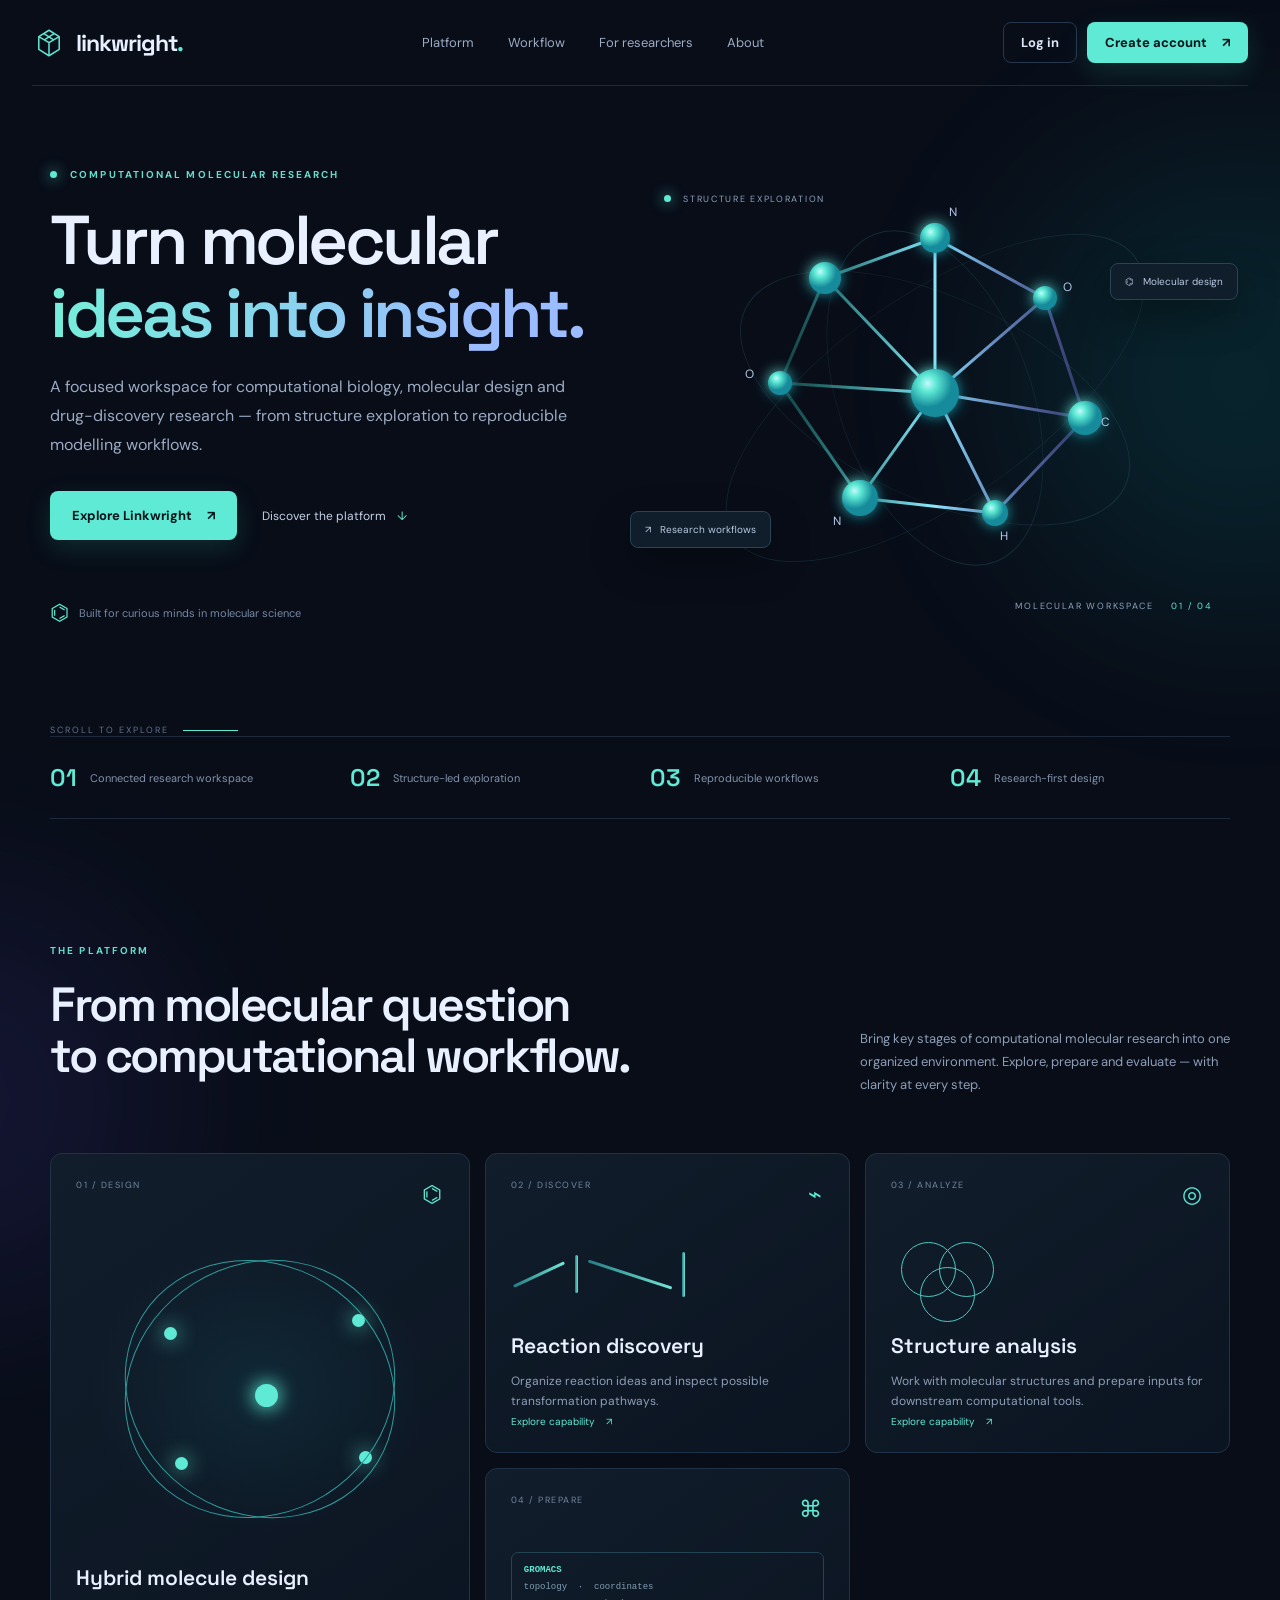
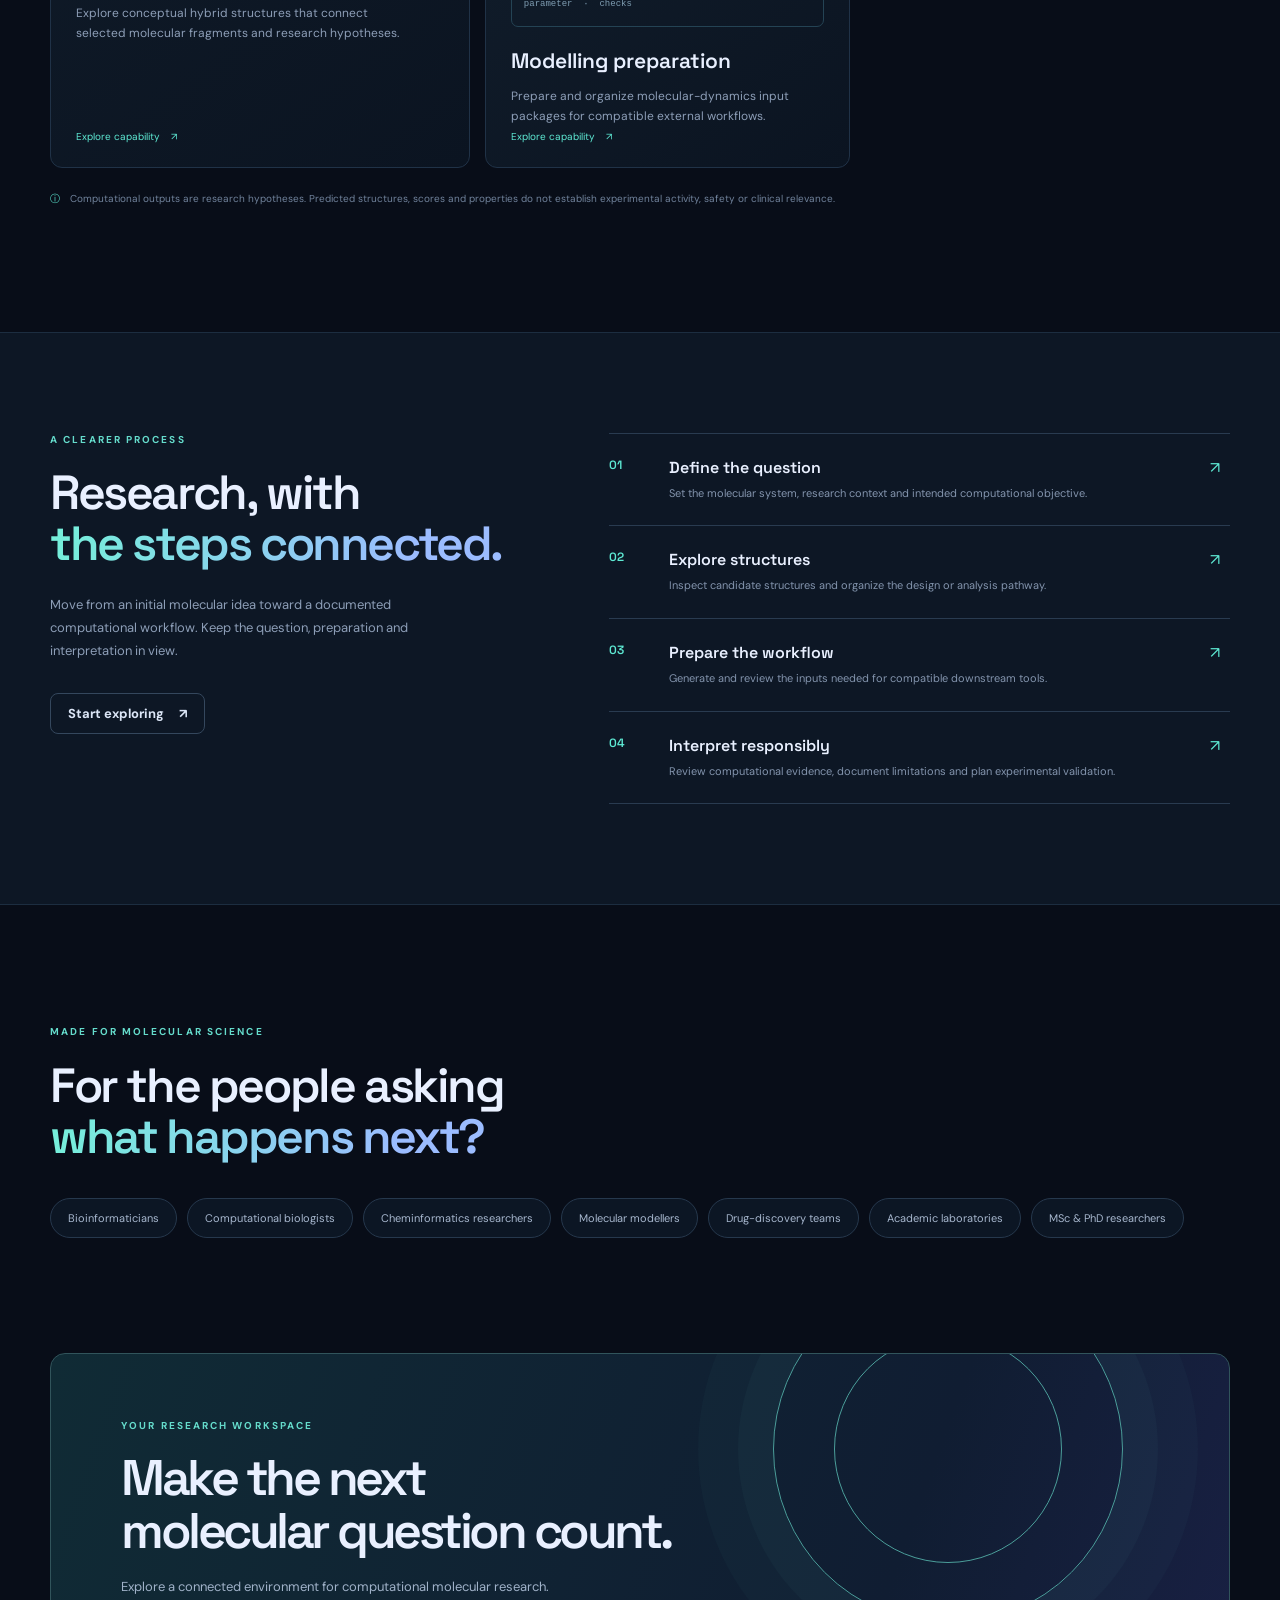
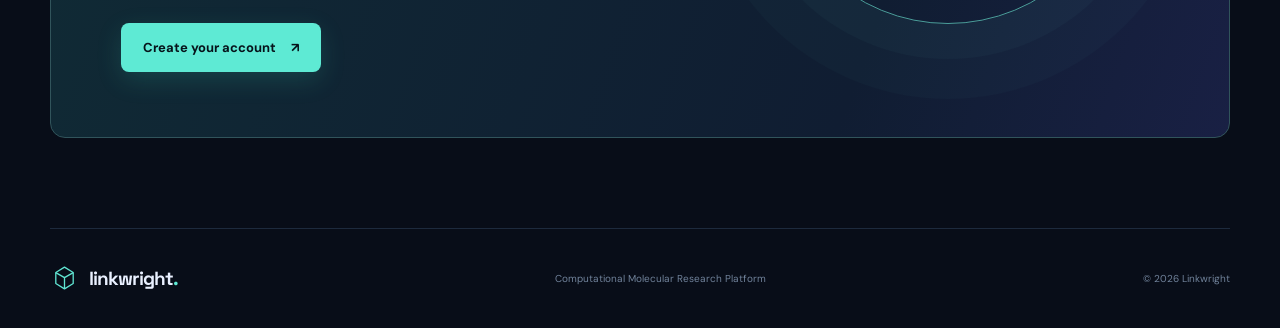
==== commit fe6ebe12: "Email OTP signup, Brevo HTTPS email, Supabase Postgres storage, reaction engine, site redirect" ====
--- a/index.html
+++ b/index.html
@@ -1,32 +1,80 @@
 <!doctype html>
 <html lang="en">
 <head>
-<meta charset="utf-8"><meta name="viewport" content="width=device-width, initial-scale=1"><meta name="theme-color" content="#07111f">
-<meta name="description" content="Linkwright is a computational molecular research workspace for molecular design, structure exploration and reproducible modelling workflows.">
-<title>Linkwright — Computational Molecular Research</title>
-<link rel="preconnect" href="https://fonts.googleapis.com"><link rel="preconnect" href="https://fonts.gstatic.com" crossorigin>
-<link href="https://fonts.googleapis.com/css2?family=DM+Sans:wght@400;500;600;700&family=Space+Grotesk:wght@400;500;600;700&display=swap" rel="stylesheet">
-<style>
-:root{color-scheme:dark;--bg:#07111f;--panel:#0c1a2b;--panel2:#102238;--line:rgba(172,205,230,.14);--text:#eaf4ff;--muted:#9bb0c5;--teal:#5eead4;--blue:#8bbcff;--violet:#a99bff;--max:1160px}*{box-sizing:border-box}html{scroll-behavior:smooth;scroll-padding-top:90px}body{margin:0;background:radial-gradient(ellipse at 78% 12%,rgba(28,120,145,.16),transparent 32%),radial-gradient(ellipse at 8% 55%,rgba(88,83,174,.12),transparent 34%),var(--bg);color:var(--text);font-family:'DM Sans',sans-serif;line-height:1.6;overflow-x:hidden}a{color:inherit;text-decoration:none}button{font:inherit}.ambient{position:fixed;border-radius:50%;filter:blur(80px);opacity:.15;pointer-events:none;z-index:-1}.ambient-one{width:280px;height:280px;background:#20cdbb;top:15%;right:-100px}.ambient-two{width:260px;height:260px;background:#7165ed;bottom:5%;left:-130px}.site-header{height:78px;position:sticky;top:0;z-index:20;display:flex;align-items:center;justify-content:space-between;padding:0 max(5vw,calc((100vw - var(--max))/2));border-bottom:1px solid var(--line);background:rgba(7,17,31,.82);backdrop-filter:blur(18px)}.brand{display:flex;align-items:center;gap:11px;font:700 21px 'Space Grotesk',sans-serif;letter-spacing:-.8px}.brand-mark{width:34px;height:34px;border:1px solid rgba(94,234,212,.5);border-radius:11px;display:grid;place-items:center;background:linear-gradient(145deg,rgba(94,234,212,.18),rgba(139,188,255,.08))}.brand-mark svg{width:25px;stroke:var(--teal);fill:none;stroke-width:1.6}.brand-dot{color:var(--teal)}.desktop-nav{display:flex;gap:34px;color:#b6c7d9;font-size:13px}.desktop-nav a:hover,.text-link:hover{color:var(--teal)}.header-actions{display:flex;gap:10px;align-items:center}.button{border:1px solid var(--line);border-radius:9px;padding:10px 16px;background:transparent;color:var(--text);cursor:pointer;font-weight:600;font-size:13px;transition:.2s}.button:hover{transform:translateY(-2px);border-color:rgba(94,234,212,.55)}.button-primary{background:linear-gradient(110deg,#27bfae,#438bd7);border:0;color:#04121c;box-shadow:0 8px 28px rgba(39,191,174,.18)}.button-quiet{color:#c0d0df}.button-outline{border-color:rgba(94,234,212,.45)}.button-large{padding:14px 21px;font-size:14px}.mobile-menu{display:none;background:none;border:0;color:var(--text);font-size:23px}.section-wrap{width:min(var(--max),90%);margin:auto}.hero{min-height:650px;display:grid;grid-template-columns:1.02fr .98fr;align-items:center;gap:30px;padding-top:70px;padding-bottom:80px;position:relative}.eyebrow{font-size:10px;letter-spacing:2.2px;color:var(--teal);font-weight:700;display:flex;align-items:center;gap:10px}.pulse,.label-dot{width:7px;height:7px;background:var(--teal);border-radius:50%;box-shadow:0 0 14px var(--teal)}h1,h2,h3{font-family:'Space Grotesk',sans-serif;line-height:1.08;letter-spacing:-1.6px}h1{font-size:clamp(46px,6vw,76px);margin:24px 0 22px;max-width:660px}h2{font-size:clamp(34px,4vw,49px);margin:16px 0}h3{letter-spacing:-.5px}.gradient-text{background:linear-gradient(100deg,#e8f8ff 5%,#69e5d2 52%,#a99bff 100%);-webkit-background-clip:text;background-clip:text;color:transparent}.hero-lede{font-size:17px;color:var(--muted);max-width:570px;line-height:1.8}.hero-actions{display:flex;align-items:center;gap:25px;margin-top:30px}.text-link{font-size:13px;color:#c8d8e7}.hero-proof{display:flex;align-items:center;gap:10px;margin-top:48px;color:#8ea7bc;font-size:12px}.proof-icon{color:var(--teal);font-size:22px}.hero-art{height:500px;position:relative;display:grid;place-items:center}.molecule{width:min(100%,560px);height:auto;overflow:visible;filter:drop-shadow(0 0 35px rgba(67,201,205,.12))}.art-orbit{position:absolute;border:1px solid rgba(126,193,219,.13);border-radius:50%;transform:rotate(-24deg)}.orbit-a{width:390px;height:180px}.orbit-b{width:470px;height:240px;transform:rotate(38deg)}.orbit-c{width:300px;height:300px}.art-label,.floating-chip{position:absolute;background:rgba(12,28,45,.78);border:1px solid var(--line);backdrop-filter:blur(12px);border-radius:9px;padding:10px 13px;color:#c4d5e5;font-size:10px;letter-spacing:1px}.label-top{top:35px;left:0;display:flex;align-items:center;gap:9px}.label-bottom{bottom:35px;right:4px}.label-bottom span{color:var(--teal);margin-left:10px}.floating-chip{font-size:11px;letter-spacing:0}.chip-one{top:115px;right:0}.chip-two{bottom:110px;left:0}.hero-scroll{position:absolute;bottom:18px;left:0;color:#718ba2;font-size:9px;letter-spacing:2px;display:flex;align-items:center;gap:12px}.hero-scroll span{width:45px;height:1px;background:linear-gradient(90deg,var(--teal),transparent)}.metrics{display:grid;grid-template-columns:repeat(4,1fr);padding:28px 0;border-top:1px solid var(--line);border-bottom:1px solid var(--line)}.metrics div{padding:5px 22px;border-right:1px solid var(--line);display:flex;flex-direction:column;gap:5px}.metrics div:first-child{padding-left:0}.metrics div:last-child{border:0}.metrics strong{font:600 25px 'Space Grotesk';color:var(--teal)}.metrics span{font-size:11px;color:var(--muted)}.platform-section{padding-top:120px;padding-bottom:100px}.section-heading{display:flex;align-items:end;justify-content:space-between;gap:50px;margin-bottom:42px}.section-heading p{max-width:420px;color:var(--muted);font-size:14px;line-height:1.8}.feature-grid{display:grid;grid-template-columns:1.2fr 1fr 1fr;gap:15px}.feature-card{min-height:290px;background:linear-gradient(145deg,rgba(17,39,60,.9),rgba(10,24,40,.88));border:1px solid var(--line);border-radius:15px;padding:24px;position:relative;overflow:hidden;transition:.25s}.feature-card:hover{transform:translateY(-5px);border-color:rgba(94,234,212,.38)}.feature-large{grid-row:span 2;min-height:595px}.feature-top{display:flex;justify-content:space-between;color:#87a2b8;font-size:10px;letter-spacing:1.6px}.feature-symbol{font-size:23px;color:var(--teal)}.feature-card h3{font-size:21px;margin:25px 0 10px}.feature-card p{font-size:12px;color:var(--muted);line-height:1.8}.feature-card>a{display:inline-block;color:var(--teal);font-size:12px;margin-top:15px}.feature-graphic{height:310px;position:relative;margin:30px 0 18px;background:radial-gradient(circle at 50% 50%,rgba(41,189,178,.15),transparent 58%)}.graphic-network:before,.graphic-network:after{content:'';position:absolute;inset:45px 55px;border:1px solid rgba(94,234,212,.35);transform:rotate(28deg);border-radius:40%}.graphic-network:after{transform:rotate(-28deg);border-color:rgba(139,188,255,.3)}.graphic-network span{position:absolute;width:15px;height:15px;border-radius:50%;background:radial-gradient(circle at 35% 30%,#e1ffff,#36cbbd 50%,#147a91);box-shadow:0 0 24px rgba(94,234,212,.5)}.graphic-network span:nth-child(1){top:35px;left:48%}.graphic-network span:nth-child(2){top:45%;left:20%}.graphic-network span:nth-child(3){top:44%;right:18%}.graphic-network span:nth-child(4){bottom:25px;left:35%}.graphic-network span:nth-child(5){bottom:55px;right:30%}.graphic-network span:nth-child(6){top:47%;left:49%;width:25px;height:25px}.mini-visual{height:75px;margin:22px 0 5px;display:flex;align-items:center;gap:8px}.mini-lines i{height:30px;width:18%;border-radius:5px;background:linear-gradient(180deg,rgba(94,234,212,.7),rgba(94,234,212,.08));transform:skewY(-25deg)}.mini-lines i:nth-child(2){height:52px}.mini-lines i:nth-child(3){height:40px}.mini-lines i:nth-child(4){height:65px}.mini-rings{position:relative}.mini-rings i{width:54px;height:54px;border:1px solid var(--teal);border-radius:50%;position:absolute;left:calc(12% + var(--i,0)*28px);box-shadow:inset 0 0 18px rgba(94,234,212,.12)}.mini-rings i:nth-child(2){left:26%;border-color:#8bbcff}.mini-rings i:nth-child(3){left:40%;border-color:#a99bff}.mini-terminal{align-items:flex-start;justify-content:center;flex-direction:column;gap:4px;color:#94b6c7;font:10px monospace}.mini-terminal b{color:var(--teal);font-size:12px}.science-note{margin-top:25px;padding:13px 16px;border:1px solid rgba(139,188,255,.15);border-radius:9px;color:#8fa7bb;font-size:11px}.science-note span{color:var(--blue);margin-right:8px}.workflow-section{background:linear-gradient(110deg,rgba(12,31,49,.95),rgba(10,22,39,.95));border-top:1px solid var(--line);border-bottom:1px solid var(--line);padding:100px 0}.workflow-inner{display:grid;grid-template-columns:.85fr 1.15fr;gap:90px;align-items:center}.workflow-copy p{color:var(--muted);font-size:14px;line-height:1.8;margin-bottom:28px}.steps{border-top:1px solid var(--line)}.step{display:grid;grid-template-columns:42px 1fr 20px;gap:18px;padding:22px 0;border-bottom:1px solid var(--line);align-items:start}.step>span{font:600 13px 'Space Grotesk';color:var(--teal)}.step h3{font-size:16px;margin:0 0 5px}.step p{font-size:11px;color:var(--muted);margin:0}.step b{color:#7194aa}.audience-section{padding:110px 0;text-align:center}.audience-section h2{margin-bottom:34px}.audience-tags{display:flex;justify-content:center;gap:10px;flex-wrap:wrap;max-width:850px;margin:auto}.audience-tags span{padding:10px 15px;border:1px solid var(--line);border-radius:30px;color:#b7c9d9;font-size:11px;background:rgba(15,34,53,.55)}.cta-section{padding-bottom:100px}.cta-panel{border:1px solid rgba(94,234,212,.22);border-radius:18px;padding:55px 7%;background:radial-gradient(circle at 85% 45%,rgba(54,166,173,.18),transparent 28%),linear-gradient(110deg,#10283b,#101c35);position:relative;overflow:hidden}.cta-panel h2{font-size:clamp(34px,4vw,48px)}.cta-panel p{color:var(--muted);font-size:13px;margin-bottom:25px}.cta-orb{position:absolute;width:190px;height:190px;border-radius:50%;border:1px solid rgba(94,234,212,.25);right:12%;top:20%;box-shadow:0 0 70px rgba(94,234,212,.12),inset 0 0 45px rgba(94,234,212,.08)}.site-footer{min-height:95px;border-top:1px solid var(--line);display:flex;align-items:center;justify-content:space-between;color:#7890a5;font-size:10px}.site-footer .brand{color:var(--text);font-size:17px}.site-footer .brand-mark{width:28px;height:28px}.modal-backdrop{display:none;position:fixed;inset:0;z-index:50;background:rgba(1,8,16,.78);backdrop-filter:blur(8px);padding:20px;align-items:center;justify-content:center}.modal-backdrop.open{display:flex}.auth-modal{width:min(460px,100%);max-height:90vh;overflow:auto;background:#0d1c2d;border:1px solid rgba(139,188,255,.22);border-radius:17px;padding:28px;position:relative;box-shadow:0 30px 100px #0008}.modal-close{position:absolute;right:17px;top:12px;border:0;background:none;color:#a9bfd2;font-size:26px;cursor:pointer}.auth-brand{font:700 18px 'Space Grotesk';display:flex;align-items:center;gap:8px;margin-bottom:22px}.auth-brand .brand-mark{width:28px;height:28px}.auth-tabs{display:flex;border-bottom:1px solid var(--line);gap:22px;margin-bottom:22px}.auth-tab{border:0;background:none;color:#8099af;padding:10px 0;cursor:pointer}.auth-tab.active{color:var(--teal);border-bottom:2px solid var(--teal)}.auth-modal h2{font-size:27px;margin:10px 0}.auth-intro,.modal-footnote{color:var(--muted);font-size:12px}.auth-modal label{display:block;font-size:11px;color:#b9cada;margin:16px 0}.auth-modal input{display:block;width:100%;margin-top:7px;padding:12px;border:1px solid var(--line);border-radius:8px;background:#071321;color:var(--text);outline:none}.auth-modal input:focus{border-color:var(--teal)}.full-button{width:100%;margin-top:8px}.auth-status{font-size:11px;color:#91aabd;line-height:1.6;margin-top:15px;padding:11px;background:rgba(139,188,255,.06);border-radius:8px}.modal-footnote{border-top:1px solid var(--line);margin-top:22px;padding-top:16px;font-size:10px} [hidden]{display:none!important}
-@media(max-width:850px){.desktop-nav{gap:15px}.hero{grid-template-columns:1fr;padding-top:65px}.hero-art{height:400px;grid-row:1}.hero-copy{grid-row:2}.hero-scroll{display:none}.feature-grid{grid-template-columns:1fr 1fr}.feature-large{grid-row:span 1;min-height:420px}.workflow-inner{grid-template-columns:1fr;gap:40px}.section-heading{display:block}.section-heading p{max-width:650px}.cta-orb{right:-40px}.metrics div{padding:5px 12px}}
-@media(max-width:600px){.site-header{height:68px}.desktop-nav{display:none;position:absolute;top:68px;left:0;right:0;background:#0b1b2b;padding:20px 5%;flex-direction:column;border-bottom:1px solid var(--line)}.desktop-nav.open{display:flex}.header-actions .button-quiet{display:none}.header-actions .button-primary{padding:9px 11px;font-size:11px}.mobile-menu{display:block}.hero{padding-top:38px;gap:0}.hero-art{height:300px}.art-orbit.orbit-b{width:300px}.art-orbit.orbit-a{width:260px}.chip-one{right:-4px}.chip-two{left:-4px}.hero-lede{font-size:15px}.hero-actions{align-items:flex-start;flex-direction:column;gap:16px}.hero-proof{margin-top:30px}.metrics{grid-template-columns:1fr 1fr;gap:16px}.metrics div:nth-child(2){border:0}.metrics div:nth-child(3){padding-left:0}.platform-section,.workflow-section,.audience-section{padding-top:75px;padding-bottom:75px}.feature-grid{grid-template-columns:1fr}.feature-large{min-height:430px}.feature-card{min-height:260px}.feature-graphic{height:210px}.cta-panel{padding:38px 25px}.cta-orb{opacity:.35}.site-footer{padding:22px 0;gap:13px;flex-wrap:wrap}.site-footer>span:nth-child(2){order:3;width:100%}}
-@media(prefers-reduced-motion:reduce){html{scroll-behavior:auto}*,*:before,*:after{transition:none!important}}
-</style>
+  <meta charset="utf-8">
+  <meta name="viewport" content="width=device-width, initial-scale=1">
+  <meta name="theme-color" content="#080d18">
+  <meta name="description" content="Linkwright is a computational molecular research workspace for structure exploration, hybrid molecule design and molecular modelling workflows.">
+  <title>Linkwright — Computational Molecular Research</title>
+  <link rel="icon" href="assets/favicon.svg" type="image/svg+xml">
+  <link rel="preconnect" href="https://fonts.googleapis.com">
+  <link rel="preconnect" href="https://fonts.gstatic.com" crossorigin>
+  <link href="https://fonts.googleapis.com/css2?family=DM+Sans:wght@400;500;600;700&family=Space+Grotesk:wght@400;500;600;700&display=swap" rel="stylesheet">
+  <link rel="stylesheet" href="assets/css/styles.css">
 </head>
 <body>
-<div class="ambient ambient-one"></div><div class="ambient ambient-two"></div>
-<header class="site-header"><a class="brand" href="#home" aria-label="Linkwright home"><span class="brand-mark"><svg viewBox="0 0 40 40"><path d="M8 12.5 20 5l12 7.5v15L20 35 8 27.5zM8 12.5l12 7 12-7M20 19.5V35M14 9l12 7.5M26 9l-12 7.5"/></svg></span><span>linkwright<span class="brand-dot">.</span></span></a>
-<nav class="desktop-nav" aria-label="Main navigation"><a href="#platform">Platform</a><a href="#workflow">Workflow</a><a href="#research">For researchers</a><a href="#about">About</a></nav><div class="header-actions"><button class="button button-quiet" data-open-auth="login">Log in</button><button class="button button-primary" data-open-auth="signup">Create account ↗</button><button class="mobile-menu" aria-label="Open menu" aria-expanded="false">☰</button></div></header>
-<main><section class="hero section-wrap" id="home"><div class="hero-copy"><div class="eyebrow"><span class="pulse"></span> COMPUTATIONAL MOLECULAR RESEARCH</div><h1>Turn molecular<br><span class="gradient-text">ideas into insight.</span></h1><p class="hero-lede">A focused workspace for computational biology, molecular design and drug-discovery research — from structure exploration to reproducible modelling workflows.</p><div class="hero-actions"><button class="button button-primary button-large" data-open-auth="signup">Explore Linkwright ↗</button><a class="text-link" href="#platform">Discover the platform ↓</a></div><div class="hero-proof"><span class="proof-icon">⌬</span><span>Built for curious minds in molecular science</span></div></div>
-<div class="hero-art" aria-label="Abstract molecular network illustration"><div class="art-orbit orbit-a"></div><div class="art-orbit orbit-b"></div><div class="art-orbit orbit-c"></div><svg class="molecule" viewBox="0 0 560 500" role="img" aria-label="Abstract connected molecular structure"><defs><radialGradient id="node" cx="35%" cy="30%"><stop stop-color="#c6f7ff"/><stop offset=".35" stop-color="#5eead4"/><stop offset="1" stop-color="#168b9b"/></radialGradient><linearGradient id="bond"><stop stop-color="#2dd4bf" stop-opacity=".25"/><stop offset=".5" stop-color="#8be9ff"/><stop offset="1" stop-color="#8b7cff" stop-opacity=".3"/></linearGradient><filter id="glow"><feGaussianBlur stdDeviation="7" result="b"/><feMerge><feMergeNode in="b"/><feMergeNode in="SourceGraphic"/></feMerge></filter></defs><g stroke="url(#bond)" stroke-width="3" fill="none"><path d="M280 90 390 150 430 270 340 365 205 350 125 235 170 130 280 90M170 130 280 245 390 150M125 235 280 245 340 365M280 245 430 270M205 350 280 245M280 90 280 245"/></g><g fill="url(#node)" filter="url(#glow)"><circle cx="280" cy="90" r="15"/><circle cx="390" cy="150" r="12"/><circle cx="430" cy="270" r="17"/><circle cx="340" cy="365" r="13"/><circle cx="205" cy="350" r="18"/><circle cx="125" cy="235" r="12"/><circle cx="170" cy="130" r="16"/><circle cx="280" cy="245" r="24"/></g><g fill="#b7c9e9" font-family="DM Sans" font-size="12" letter-spacing="2"><text x="294" y="68">N</text><text x="408" y="143">O</text><text x="446" y="278">C</text><text x="345" y="392">H</text><text x="178" y="377">N</text><text x="90" y="230">O</text></g></svg><div class="art-label label-top"><span class="label-dot"></span> STRUCTURE EXPLORATION</div><div class="art-label label-bottom">MOLECULAR WORKSPACE <span>01 / 04</span></div><div class="floating-chip chip-one">⌬ &nbsp; Molecular design</div><div class="floating-chip chip-two">↗ &nbsp; Research workflows</div></div><div class="hero-scroll">SCROLL TO EXPLORE <span></span></div></section>
-<section class="metrics section-wrap"><div><strong>01</strong><span>Connected research workspace</span></div><div><strong>02</strong><span>Structure-led exploration</span></div><div><strong>03</strong><span>Reproducible workflows</span></div><div><strong>04</strong><span>Research-first design</span></div></section>
-<section class="section-wrap platform-section" id="platform"><div class="section-heading"><div><div class="eyebrow">THE PLATFORM</div><h2>From molecular question<br>to computational workflow.</h2></div><p>Bring key stages of computational molecular research into one organized environment. Explore, prepare and evaluate — with clarity at every step.</p></div><div class="feature-grid"><article class="feature-card feature-large"><div class="feature-top"><span class="feature-number">01 / DESIGN</span><span class="feature-symbol">⌬</span></div><div class="feature-graphic graphic-network"><span></span><span></span><span></span><span></span><span></span><span></span></div><h3>Hybrid molecule design</h3><p>Explore conceptual hybrid structures that connect selected molecular fragments and research hypotheses.</p><a href="#workflow">Explore capability ↗</a></article><article class="feature-card"><div class="feature-top"><span>02 / DISCOVER</span><span class="feature-symbol">⌁</span></div><div class="mini-visual mini-lines"><i></i><i></i><i></i><i></i></div><h3>Reaction discovery</h3><p>Organize reaction ideas and inspect possible transformation pathways.</p><a href="#workflow">Explore capability ↗</a></article><article class="feature-card"><div class="feature-top"><span>03 / ANALYZE</span><span class="feature-symbol">◎</span></div><div class="mini-visual mini-rings"><i></i><i></i><i></i></div><h3>Structure analysis</h3><p>Work with molecular structures and prepare inputs for downstream computational tools.</p><a href="#workflow">Explore capability ↗</a></article><article class="feature-card"><div class="feature-top"><span>04 / PREPARE</span><span class="feature-symbol">⌘</span></div><div class="mini-visual mini-terminal"><b>GROMACS</b><span>topology · coordinates</span><span>parameters · checks</span></div><h3>Modelling preparation</h3><p>Prepare and organize molecular-dynamics input packages for compatible external workflows.</p><a href="#workflow">Explore capability ↗</a></article></div><p class="science-note">ⓘ Computational outputs are research hypotheses. Predicted structures, scores and properties do not establish experimental activity, safety or clinical relevance.</p></section>
-<section class="workflow-section" id="workflow"><div class="section-wrap workflow-inner"><div class="workflow-copy"><div class="eyebrow">A CLEARER PROCESS</div><h2>Research, with<br><span class="gradient-text">the steps connected.</span></h2><p>Move from an initial molecular idea toward a documented computational workflow. Keep the question, preparation and interpretation in view.</p><button class="button button-outline" data-open-auth="signup">Start exploring ↗</button></div><div class="steps"><div class="step"><span>01</span><div><h3>Define the question</h3><p>Set the molecular system, research context and intended computational objective.</p></div><b>↗</b></div><div class="step"><span>02</span><div><h3>Explore structures</h3><p>Inspect candidate structures and organize the design or analysis pathway.</p></div><b>↗</b></div><div class="step"><span>03</span><div><h3>Prepare the workflow</h3><p>Generate and review the inputs needed for compatible downstream tools.</p></div><b>↗</b></div><div class="step"><span>04</span><div><h3>Interpret responsibly</h3><p>Review computational evidence, document limitations and plan experimental validation.</p></div><b>↗</b></div></div></div></section>
-<section class="section-wrap audience-section" id="research"><div class="eyebrow" style="justify-content:center">MADE FOR MOLECULAR SCIENCE</div><h2>For the people asking<br><span class="gradient-text">what happens next?</span></h2><div class="audience-tags"><span>Bioinformaticians</span><span>Computational biologists</span><span>Cheminformatics researchers</span><span>Molecular modellers</span><span>Drug-discovery teams</span><span>Academic laboratories</span><span>MSc &amp; PhD researchers</span></div></section>
-<section class="cta-section section-wrap" id="about"><div class="cta-panel"><div class="eyebrow">YOUR RESEARCH WORKSPACE</div><h2>Make the next<br>molecular question count.</h2><p>Explore a connected environment for computational molecular research.</p><button class="button button-primary button-large" data-open-auth="signup">Create your account ↗</button><div class="cta-orb"></div></div></section></main>
-<footer class="site-footer section-wrap"><a class="brand" href="#home"><span class="brand-mark"><svg viewBox="0 0 40 40"><path d="M8 12.5 20 5l12 7.5v15L20 35 8 27.5zM8 12.5l12 7 12-7M20 19.5V35"/></svg></span><span>linkwright<span class="brand-dot">.</span></span></a><span>Computational Molecular Research Platform</span><span>© <span id="year"></span> Linkwright</span></footer>
-<div class="modal-backdrop" id="auth-modal" aria-hidden="true"><section class="auth-modal" role="dialog" aria-modal="true" aria-labelledby="auth-title"><button class="modal-close" aria-label="Close dialog">×</button><div class="auth-brand"><span class="brand-mark"><svg viewBox="0 0 40 40"><path d="M8 12.5 20 5l12 7.5v15L20 35 8 27.5zM8 12.5l12 7 12-7M20 19.5V35"/></svg></span> linkwright<span class="brand-dot">.</span></div><div class="auth-tabs"><button class="auth-tab active" data-auth-tab="signup">Create account</button><button class="auth-tab" data-auth-tab="login">Log in</button></div><div id="signup-panel"><div class="eyebrow">RESEARCHER ACCESS</div><h2 id="auth-title">Create your account</h2><p class="auth-intro">Set up your researcher profile to get started.</p><form id="signup-form"><label>Full name<input name="name" autocomplete="name" placeholder="Your name" required></label><label>Email address<input name="email" type="email" autocomplete="email" placeholder="you@example.com" required></label><label>Password<input name="password" type="password" autocomplete="new-password" minlength="8" placeholder="At least 8 characters" required></label><button class="button button-primary full-button" type="submit">Continue →</button></form><div class="auth-status">Account creation and email verification will activate when the Linkwright backend is connected.</div></div><div id="login-panel" hidden><div class="eyebrow">WELCOME BACK</div><h2>Log in to Linkwright</h2><p class="auth-intro">Access your molecular research workspace.</p><form id="login-form"><label>Email address<input name="email" type="email" autocomplete="email" placeholder="you@example.com" required></label><label>Password<input name="password" type="password" autocomplete="current-password" placeholder="Your password" required></label><button class="button button-primary full-button" type="submit">Log in →</button></form><div class="auth-status">Login will activate when the Linkwright backend is connected.</div></div><div class="modal-footnote">Computational predictions are research aids, not substitutes for experimental validation.</div></section></div>
-<script>
-(()=>{const $=s=>document.querySelector(s);$('#year').textContent=new Date().getFullYear();const modal=$('#auth-modal');function openAuth(tab){modal.classList.add('open');modal.setAttribute('aria-hidden','false');setTab(tab)}function closeAuth(){modal.classList.remove('open');modal.setAttribute('aria-hidden','true')}function setTab(tab){$('#signup-panel').hidden=tab!=='signup';$('#login-panel').hidden=tab!=='login';document.querySelectorAll('[data-auth-tab]').forEach(b=>b.classList.toggle('active',b.dataset.authTab===tab))}document.querySelectorAll('[data-open-auth]').forEach(b=>b.addEventListener('click',()=>openAuth(b.dataset.openAuth)));document.querySelectorAll('[data-auth-tab]').forEach(b=>b.addEventListener('click',()=>setTab(b.dataset.authTab)));$('.modal-close').addEventListener('click',closeAuth);modal.addEventListener('click',e=>{if(e.target===modal)closeAuth()});document.addEventListener('keydown',e=>{if(e.key==='Escape')closeAuth()});const menu=$('.mobile-menu');menu.addEventListener('click',()=>{const nav=$('.desktop-nav'),open=nav.classList.toggle('open');menu.setAttribute('aria-expanded',String(open));menu.textContent=open?'×':'☰'});document.querySelectorAll('.desktop-nav a').forEach(a=>a.addEventListener('click',()=>{$('.desktop-nav').classList.remove('open');menu.setAttribute('aria-expanded','false');menu.textContent='☰'}));['signup-form','login-form'].forEach(id=>$('#'+id).addEventListener('submit',e=>{e.preventDefault();alert('The visual interface is ready, but authentication is not connected yet. A secure backend is required before accounts can be created or users can log in.')}));})();
-</script>
+  <div class="ambient ambient-one"></div><div class="ambient ambient-two"></div>
+  <header class="site-header">
+    <a class="brand" href="#home" aria-label="Linkwright home">
+      <span class="brand-mark"><svg viewBox="0 0 40 40" aria-hidden="true"><path d="M8 12.5 20 5l12 7.5v15L20 35 8 27.5z"/><path d="m8 12.5 12 7 12-7M20 19.5V35M14 9l12 7.5M26 9l-12 7.5"/></svg></span>
+      <span>linkwright<span class="brand-dot">.</span></span>
+    </a>
+    <nav class="desktop-nav" aria-label="Main navigation">
+      <a href="#platform">Platform</a><a href="#workflow">Workflow</a><a href="#research">For researchers</a><a href="#about">About</a>
+    </nav>
+    <div class="header-actions"><button class="button button-quiet" data-open-auth="login">Log in</button><button class="button button-primary" data-open-auth="signup">Create account <span>↗</span></button><button class="mobile-menu" aria-label="Open menu">☰</button></div>
+  </header>
+
+  <main>
+    <section class="hero section-wrap" id="home">
+      <div class="hero-copy">
+        <div class="eyebrow"><span class="pulse"></span> COMPUTATIONAL MOLECULAR RESEARCH</div>
+        <h1>Turn molecular<br><span class="gradient-text">ideas into insight.</span></h1>
+        <p class="hero-lede">A focused workspace for computational biology, molecular design and drug-discovery research — from structure exploration to reproducible modelling workflows.</p>
+        <div class="hero-actions"><button class="button button-primary button-large" data-open-auth="signup">Explore Linkwright <span>↗</span></button><a class="text-link" href="#platform">Discover the platform <span>↓</span></a></div>
+        <div class="hero-proof"><span class="proof-icon">⌬</span><span>Built for curious minds in molecular science</span></div>
+      </div>
+      <div class="hero-art" aria-label="Abstract molecular network illustration">
+        <div class="art-orbit orbit-a"></div><div class="art-orbit orbit-b"></div><div class="art-orbit orbit-c"></div>
+        <svg class="molecule" viewBox="0 0 560 500" role="img" aria-label="Abstract connected molecular structure">
+          <defs><radialGradient id="node" cx="35%" cy="30%"><stop stop-color="#c6f7ff"/><stop offset=".35" stop-color="#5eead4"/><stop offset="1" stop-color="#168b9b"/></radialGradient><linearGradient id="bond" x1="0" x2="1"><stop stop-color="#2dd4bf" stop-opacity=".25"/><stop offset=".5" stop-color="#8be9ff"/><stop offset="1" stop-color="#8b7cff" stop-opacity=".3"/></linearGradient><filter id="glow"><feGaussianBlur stdDeviation="7" result="b"/><feMerge><feMergeNode in="b"/><feMergeNode in="SourceGraphic"/></feMerge></filter></defs>
+          <g stroke="url(#bond)" stroke-width="3" fill="none"><path d="M280 90 390 150 430 270 340 365 205 350 125 235 170 130 280 90M170 130 280 245 390 150M125 235 280 245 340 365M280 245 430 270M205 350 280 245M280 90 280 245"/></g>
+          <g fill="url(#node)" filter="url(#glow)"><circle cx="280" cy="90" r="15"/><circle cx="390" cy="150" r="12"/><circle cx="430" cy="270" r="17"/><circle cx="340" cy="365" r="13"/><circle cx="205" cy="350" r="18"/><circle cx="125" cy="235" r="12"/><circle cx="170" cy="130" r="16"/><circle cx="280" cy="245" r="24"/></g>
+          <g fill="#b7c9e9" font-family="DM Sans" font-size="12" letter-spacing="2"><text x="294" y="68">N</text><text x="408" y="143">O</text><text x="446" y="278">C</text><text x="345" y="392">H</text><text x="178" y="377">N</text><text x="90" y="230">O</text></g>
+        </svg>
+        <div class="art-label label-top"><span class="label-dot"></span> STRUCTURE EXPLORATION</div><div class="art-label label-bottom">MOLECULAR WORKSPACE <span>01 / 04</span></div>
+        <div class="floating-chip chip-one">⌬ &nbsp; Molecular design</div><div class="floating-chip chip-two">↗ &nbsp; Research workflows</div>
+      </div>
+      <div class="hero-scroll">SCROLL TO EXPLORE <span></span></div>
+    </section>
+
+    <section class="metrics section-wrap">
+      <div><strong>01</strong><span>Connected research workspace</span></div><div><strong>02</strong><span>Structure-led exploration</span></div><div><strong>03</strong><span>Reproducible workflows</span></div><div><strong>04</strong><span>Research-first design</span></div>
+    </section>
+
+    <section class="section-wrap platform-section" id="platform">
+      <div class="section-heading"><div><div class="eyebrow">THE PLATFORM</div><h2>From molecular question<br>to computational workflow.</h2></div><p>Bring key stages of computational molecular research into one organized environment. Explore, prepare and evaluate — with clarity at every step.</p></div>
+      <div class="feature-grid">
+        <article class="feature-card feature-large"><div class="feature-top"><span class="feature-number">01 / DESIGN</span><span class="feature-symbol">⌬</span></div><div class="feature-graphic graphic-network"><span></span><span></span><span></span><span></span><span></span><span></span></div><h3>Hybrid molecule design</h3><p>Explore conceptual hybrid structures that connect selected molecular fragments and research hypotheses.</p><a href="#workflow">Explore capability <span>↗</span></a></article>
+        <article class="feature-card"><div class="feature-top"><span class="feature-number">02 / DISCOVER</span><span class="feature-symbol">⌁</span></div><div class="mini-visual mini-lines"><i></i><i></i><i></i><i></i></div><h3>Reaction discovery</h3><p>Organize reaction ideas and inspect possible transformation pathways.</p><a href="#workflow">Explore capability <span>↗</span></a></article>
+        <article class="feature-card"><div class="feature-top"><span class="feature-number">03 / ANALYZE</span><span class="feature-symbol">◎</span></div><div class="mini-visual mini-rings"><i></i><i></i><i></i></div><h3>Structure analysis</h3><p>Work with molecular structures and prepare inputs for downstream computational tools.</p><a href="#workflow">Explore capability <span>↗</span></a></article>
+        <article class="feature-card"><div class="feature-top"><span class="feature-number">04 / PREPARE</span><span class="feature-symbol">⌘</span></div><div class="mini-visual mini-terminal"><b>GROMACS</b><span>topology&nbsp; · &nbsp;coordinates</span><span>parameter&nbsp; · &nbsp;checks</span></div><h3>Modelling preparation</h3><p>Prepare and organize molecular-dynamics input packages for compatible external workflows.</p><a href="#workflow">Explore capability <span>↗</span></a></article>
+      </div>
+      <p class="science-note"><span>ⓘ</span> Computational outputs are research hypotheses. Predicted structures, scores and properties do not establish experimental activity, safety or clinical relevance.</p>
+    </section>
+
+    <section class="workflow-section" id="workflow"><div class="section-wrap workflow-inner">
+      <div class="workflow-copy"><div class="eyebrow">A CLEARER PROCESS</div><h2>Research, with<br><span class="gradient-text">the steps connected.</span></h2><p>Move from an initial molecular idea toward a documented computational workflow. Keep the question, preparation and interpretation in view.</p><button class="button button-outline" data-open-auth="signup">Start exploring <span>↗</span></button></div>
+      <div class="steps"><div class="step"><span>01</span><div><h3>Define the question</h3><p>Set the molecular system, research context and intended computational objective.</p></div><b>↗</b></div><div class="step"><span>02</span><div><h3>Explore structures</h3><p>Inspect candidate structures and organize the design or analysis pathway.</p></div><b>↗</b></div><div class="step"><span>03</span><div><h3>Prepare the workflow</h3><p>Generate and review the inputs needed for compatible downstream tools.</p></div><b>↗</b></div><div class="step"><span>04</span><div><h3>Interpret responsibly</h3><p>Review computational evidence, document limitations and plan experimental validation.</p></div><b>↗</b></div></div>
+    </div></section>
+
+    <section class="section-wrap audience-section" id="research"><div class="eyebrow">MADE FOR MOLECULAR SCIENCE</div><h2>For the people asking<br><span class="gradient-text">what happens next?</span></h2><div class="audience-tags"><span>Bioinformaticians</span><span>Computational biologists</span><span>Cheminformatics researchers</span><span>Molecular modellers</span><span>Drug-discovery teams</span><span>Academic laboratories</span><span>MSc & PhD researchers</span></div></section>
+
+    <section class="cta-section section-wrap" id="about"><div class="cta-panel"><div class="eyebrow">YOUR RESEARCH WORKSPACE</div><h2>Make the next<br>molecular question count.</h2><p>Explore a connected environment for computational molecular research.</p><button class="button button-primary button-large" data-open-auth="signup">Create your account <span>↗</span></button><div class="cta-orb"></div></div></section>
+  </main>
+
+  <footer class="site-footer section-wrap"><a class="brand" href="#home"><span class="brand-mark"><svg viewBox="0 0 40 40"><path d="M8 12.5 20 5l12 7.5v15L20 35 8 27.5z"/><path d="m8 12.5 12 7 12-7M20 19.5V35"/></svg></span><span>linkwright<span class="brand-dot">.</span></span></a><span>Computational Molecular Research Platform</span><span>© <span id="year"></span> Linkwright</span></footer>
+
+  <div class="modal-backdrop" id="auth-modal" aria-hidden="true"><section class="auth-modal" role="dialog" aria-modal="true" aria-labelledby="auth-title"><button class="modal-close" aria-label="Close dialog">×</button><div class="auth-brand"><span class="brand-mark"><svg viewBox="0 0 40 40"><path d="M8 12.5 20 5l12 7.5v15L20 35 8 27.5z"/><path d="m8 12.5 12 7 12-7M20 19.5V35"/></svg></span> linkwright<span class="brand-dot">.</span></div><div class="auth-tabs"><button class="auth-tab active" data-auth-tab="signup">Create account</button><button class="auth-tab" data-auth-tab="login">Log in</button></div><div id="signup-panel"><div class="eyebrow">RESEARCHER ACCESS</div><h2 id="auth-title">Create your account</h2><p class="auth-intro">Set up your researcher profile to get started.</p><form id="signup-form"><label>Full name<input name="name" autocomplete="name" placeholder="Your name" required></label><label>Institutional or personal email<input name="email" type="email" autocomplete="email" placeholder="you@example.com" required></label><label>Password<input name="password" type="password" autocomplete="new-password" minlength="8" placeholder="At least 8 characters" required></label><button class="button button-primary full-button" type="submit">Continue to email verification <span>→</span></button></form><div class="auth-status" id="signup-status" role="status">Account creation and OTP delivery will activate when the Linkwright backend is connected.</div></div><div id="login-panel" hidden><div class="eyebrow">WELCOME BACK</div><h2>Log in to Linkwright</h2><p class="auth-intro">Access your molecular research workspace.</p><form id="login-form"><label>Email address<input name="email" type="email" autocomplete="email" placeholder="you@example.com" required></label><label>Password<input name="password" type="password" autocomplete="current-password" placeholder="Your password" required></label><button class="button button-primary full-button" type="submit">Log in <span>→</span></button></form><div class="auth-status" id="login-status" role="status">Login will activate when the Linkwright backend is connected.</div></div><div class="modal-footnote">By continuing, you agree to use computational predictions as research aids, not as substitutes for experimental validation.</div></section></div>
+  <script src="assets/js/config.js"></script><script src="assets/js/main.js"></script>
 </body></html>
--- a/assets/css/styles.css
+++ b/assets/css/styles.css
@@ -0,0 +1,2 @@
+*{box-sizing:border-box}html{scroll-behavior:smooth}body{margin:0;background:#080d18;color:#e9f0ff;font-family:"DM Sans",sans-serif;overflow-x:hidden}a{color:inherit;text-decoration:none}button,input{font:inherit}.section-wrap{width:min(1180px,calc(100% - 64px));margin-inline:auto}.ambient{position:absolute;pointer-events:none;filter:blur(100px);opacity:.16;border-radius:50%;z-index:-1}.ambient-one{width:440px;height:440px;background:#0b9d9b;top:160px;right:-180px}.ambient-two{width:400px;height:400px;background:#5545bd;top:900px;left:-240px}.site-header{height:86px;width:min(1320px,calc(100% - 64px));margin:auto;display:flex;align-items:center;justify-content:space-between;border-bottom:1px solid #1c2a3c;position:relative;z-index:5}.brand{display:flex;align-items:center;gap:10px;font:700 23px "Space Grotesk";letter-spacing:-1px}.brand-mark{width:34px;height:34px;display:inline-flex}.brand-mark svg{width:100%;fill:none;stroke:#60e5d2;stroke-width:1.8;stroke-linejoin:round}.brand-dot{color:#5eead4}.desktop-nav{display:flex;gap:34px;color:#9cabc4;font-size:13px}.desktop-nav a:hover,.text-link:hover{color:#66e5d5}.header-actions{display:flex;gap:10px}.button{border:1px solid transparent;border-radius:8px;padding:11px 17px;font-size:13px;font-weight:700;cursor:pointer;transition:.2s}.button-primary{background:#5eead4;color:#06131a;box-shadow:0 8px 26px #36cdb32a}.button-primary:hover{background:#91f5e5;transform:translateY(-2px)}.button-quiet{background:transparent;color:#dce6f7;border-color:#26374d}.button-quiet:hover,.button-outline:hover{border-color:#5eead4;color:#5eead4}.button-large{padding:15px 21px}.button span{margin-left:12px}.mobile-menu{display:none;background:none;color:white;border:0;font-size:22px}.hero{min-height:650px;display:grid;grid-template-columns:1fr 1fr;align-items:center;position:relative;padding-top:48px;padding-bottom:75px}.eyebrow{font-size:10px;letter-spacing:2.1px;color:#65dccc;font-weight:700}.pulse,.label-dot{display:inline-block;width:7px;height:7px;background:#5eead4;border-radius:50%;margin-right:9px;box-shadow:0 0 14px #5eead4}.hero h1,.section-heading h2,.workflow-copy h2,.audience-section h2,.cta-panel h2{font:600 clamp(44px,5.4vw,70px)/1.06 "Space Grotesk";letter-spacing:-3.5px;margin:23px 0}.gradient-text{background:linear-gradient(100deg,#74f0d9,#9bbcff 80%);-webkit-background-clip:text;background-clip:text;color:transparent}.hero-lede{max-width:530px;color:#9baac2;font-size:16px;line-height:1.8}.hero-actions{display:flex;align-items:center;gap:25px;margin-top:32px}.text-link{font-size:12px;color:#c5d2e6}.text-link span{margin-left:8px;color:#62e6d3}.hero-proof{display:flex;align-items:center;gap:10px;margin-top:58px;color:#7788a3;font-size:11px}.proof-icon{font-size:22px;color:#5eead4}.hero-art{height:500px;position:relative;display:grid;place-items:center}.molecule{width:100%;max-width:560px;position:relative;z-index:1}.art-orbit{position:absolute;border:1px solid #2d6470;border-radius:50%;opacity:.32}.orbit-a{width:420px;height:420px;transform:rotate(25deg) scaleY(.48)}.orbit-b{width:490px;height:490px;transform:rotate(-35deg) scaleY(.42)}.orbit-c{width:350px;height:350px;transform:rotate(70deg) scaleY(.55)}.art-label{position:absolute;color:#8fa2bd;font-size:9px;letter-spacing:1.7px}.label-top{top:45px;left:4%}.label-bottom{bottom:36px;right:3%}.label-bottom span{color:#5eead4;margin-left:14px}.floating-chip{position:absolute;background:#101d2b;border:1px solid #294454;border-radius:8px;padding:11px 14px;color:#b8c9df;font-size:10px;box-shadow:0 15px 40px #0005}.chip-one{top:115px;right:-8px}.chip-two{bottom:100px;left:-10px}.hero-scroll{position:absolute;bottom:0;left:0;color:#62728c;font-size:9px;letter-spacing:2px;display:flex;align-items:center;gap:14px}.hero-scroll span{height:1px;width:55px;background:#5eead4}.metrics{border-top:1px solid #1c2a3c;border-bottom:1px solid #1c2a3c;padding:25px 0;display:grid;grid-template-columns:repeat(4,1fr);gap:20px}.metrics div{display:flex;align-items:center;gap:13px}.metrics strong{font:600 24px "Space Grotesk";color:#5eead4}.metrics span{font-size:11px;color:#8292ab}.platform-section{padding-top:125px;padding-bottom:115px}.section-heading{display:flex;justify-content:space-between;align-items:end;margin-bottom:48px}.section-heading h2,.workflow-copy h2,.audience-section h2{font-size:48px;letter-spacing:-2.4px}.section-heading p{max-width:370px;color:#8e9eb7;line-height:1.8;font-size:13px;margin-bottom:8px}.feature-grid{display:grid;grid-template-columns:1.15fr 1fr 1fr;gap:15px}.feature-card{min-height:300px;padding:25px;background:linear-gradient(145deg,#111d2b,#0b1421);border:1px solid #203247;border-radius:12px;position:relative;overflow:hidden}.feature-card:hover{border-color:#3b8e8d;transform:translateY(-3px);transition:.25s}.feature-large{grid-row:span 2;min-height:615px}.feature-top{display:flex;justify-content:space-between;color:#7387a2;font-size:9px;letter-spacing:1.5px}.feature-symbol{font-size:23px;color:#5eead4}.feature-card h3{font:600 21px "Space Grotesk";margin:20px 0 10px}.feature-card p{color:#8d9eb7;font-size:12px;line-height:1.7;max-width:340px}.feature-card>a{position:absolute;bottom:24px;font-size:10px;color:#5eead4}.feature-card>a span{margin-left:8px}.feature-graphic{height:310px;position:relative;margin-top:25px;background:radial-gradient(ellipse,#123d4a66,transparent 65%)}.graphic-network:before,.graphic-network:after{content:"";position:absolute;inset:30px 45px;border:1px solid #2e9b9a;border-radius:50%;transform:rotate(32deg)}.graphic-network:after{transform:rotate(-32deg)}.graphic-network span{position:absolute;width:13px;height:13px;border-radius:50%;background:#5eead4;box-shadow:0 0 20px #5eead4;left:50%;top:50%}.graphic-network span:nth-child(2){left:24%;top:30%}.graphic-network span:nth-child(3){left:75%;top:26%}.graphic-network span:nth-child(4){left:27%;top:72%}.graphic-network span:nth-child(5){left:77%;top:70%}.graphic-network span:nth-child(6){width:23px;height:23px;margin:-5px}.mini-visual{height:75px;margin:28px 0 15px;position:relative}.mini-lines{display:flex;align-items:center;gap:8px}.mini-lines i{height:3px;background:linear-gradient(90deg,#247d83,#72e8d7);width:18%;transform:rotate(-25deg);border-radius:5px}.mini-lines i:nth-child(2){height:38px;width:3px;transform:rotate(0)}.mini-lines i:nth-child(3){width:28%;transform:rotate(18deg)}.mini-lines i:nth-child(4){height:45px;width:3px;transform:rotate(0)}.mini-rings i{position:absolute;border:1px solid #4ac9bf;border-radius:50%;width:55px;height:55px;left:10px;top:5px}.mini-rings i:nth-child(2){left:48px;top:5px}.mini-rings i:nth-child(3){left:29px;top:30px}.mini-terminal{border:1px solid #244354;border-radius:7px;padding:12px;display:flex;flex-direction:column;gap:7px;color:#7f9db2;font:9px monospace}.mini-terminal b{color:#5eead4}.science-note{margin-top:22px;color:#71839c;font-size:10px;line-height:1.7}.science-note span{color:#5eead4;margin-right:7px}.workflow-section{background:#0d1725;border-top:1px solid #1c2d40;border-bottom:1px solid #1c2d40;padding:100px 0}.workflow-inner{display:grid;grid-template-columns:.85fr 1.15fr;gap:100px}.workflow-copy h2{margin-top:22px}.workflow-copy p{color:#8d9eb7;line-height:1.8;font-size:13px;max-width:380px;margin-bottom:30px}.button-outline{background:transparent;color:#dce6f7;border-color:#34475d}.steps{border-top:1px solid #293b50}.step{display:grid;grid-template-columns:45px 1fr 20px;gap:15px;padding:23px 0;border-bottom:1px solid #293b50;align-items:start}.step>span{font:600 12px "Space Grotesk";color:#5eead4}.step h3{font:600 16px "Space Grotesk";margin:0 0 7px}.step p{font-size:11px;color:#8394ad;line-height:1.6;margin:0}.step>b{color:#5eead4;font-weight:400}.audience-section{padding-top:120px;padding-bottom:115px}.audience-section h2{margin-bottom:35px}.audience-tags{display:flex;flex-wrap:wrap;gap:10px}.audience-tags span{border:1px solid #26384d;border-radius:100px;padding:12px 17px;color:#a7b7ce;font-size:11px;background:#0c1624}.cta-section{padding-bottom:90px}.cta-panel{position:relative;overflow:hidden;padding:65px 70px;border:1px solid #31545b;border-radius:15px;background:linear-gradient(110deg,#102b35,#101d32 70%,#192044)}.cta-panel h2{font-size:50px;margin:20px 0}.cta-panel p{color:#a0b2c9;font-size:13px;margin-bottom:28px}.cta-orb{position:absolute;width:350px;height:350px;border:1px solid #4b9e9a;border-radius:50%;right:9%;top:-80px;box-shadow:0 0 0 35px #4b9e9a0d,0 0 0 75px #4b9e9a0a}.cta-orb:after{content:"";position:absolute;inset:60px;border:1px solid #4b9e9a;border-radius:50%}.site-footer{min-height:100px;border-top:1px solid #1d2a3d;display:flex;align-items:center;justify-content:space-between;color:#71839b;font-size:10px}.site-footer .brand{color:#e9f0ff;font-size:19px}.site-footer .brand-mark{width:29px}.modal-backdrop{position:fixed;inset:0;background:#020711d9;backdrop-filter:blur(12px);z-index:20;display:none;align-items:center;justify-content:center;padding:20px}.modal-backdrop.open{display:flex}.auth-modal{width:min(440px,100%);background:#0e1928;border:1px solid #2b4356;border-radius:15px;padding:30px;position:relative;box-shadow:0 30px 100px #0009;max-height:90vh;overflow:auto}.modal-close{position:absolute;right:20px;top:17px;background:none;border:0;color:#9aacc4;font-size:26px;cursor:pointer}.auth-brand{display:flex;align-items:center;font:700 19px "Space Grotesk";margin-bottom:28px}.auth-brand .brand-mark{width:28px;margin-right:8px}.auth-tabs{display:flex;border-bottom:1px solid #26384b;margin-bottom:27px}.auth-tab{width:50%;background:none;border:0;color:#8293ad;padding:12px;cursor:pointer;font-size:12px}.auth-tab.active{color:#5eead4;border-bottom:2px solid #5eead4}.auth-modal h2{font:600 27px "Space Grotesk";margin:12px 0}.auth-intro{color:#8fa0b9;font-size:12px;margin-bottom:22px}.auth-modal form{display:grid;gap:14px}.auth-modal label{font-size:11px;color:#aebed2;display:grid;gap:7px}.auth-modal input{width:100%;padding:12px 13px;border-radius:7px;border:1px solid #2b4056;background:#09121f;color:#eef5ff;outline:none}.auth-modal input:focus{border-color:#5eead4}.full-button{width:100%;margin-top:5px}.auth-status{margin-top:15px;padding:12px;border:1px solid #31504f;border-radius:7px;background:#102522;color:#a4d9d0;font-size:10px;line-height:1.6}.modal-footnote{border-top:1px solid #26384b;margin-top:22px;padding-top:15px;color:#6f829d;font-size:9px;line-height:1.6}[hidden]{display:none!important}
+@media(max-width:850px){.desktop-nav{display:none}.mobile-menu{display:block}.hero{grid-template-columns:1fr;padding-top:70px}.hero-art{height:390px}.hero h1{font-size:58px}.section-heading{display:block}.section-heading p{margin-top:20px}.feature-grid{grid-template-columns:1fr 1fr}.feature-large{grid-row:auto;min-height:420px;grid-column:span 2}.feature-graphic{height:180px}.workflow-inner{grid-template-columns:1fr;gap:45px}.metrics{grid-template-columns:1fr 1fr}.cta-orb{right:-100px}.site-footer{gap:15px;flex-wrap:wrap;padding:25px 0}}@media(max-width:560px){.section-wrap,.site-header{width:calc(100% - 36px)}.site-header{height:72px}.brand{font-size:20px}.header-actions .button-quiet{display:none}.header-actions .button{padding:10px 12px;font-size:11px}.hero{min-height:auto;padding-top:65px;padding-bottom:65px}.hero h1{font-size:48px;letter-spacing:-2.5px}.hero-lede{font-size:14px}.hero-actions{gap:15px;flex-wrap:wrap}.hero-art{height:300px;margin-top:20px}.floating-chip{font-size:8px;padding:8px}.chip-one{right:0}.chip-two{left:0}.art-orbit{max-width:90%}.metrics{gap:18px 8px}.metrics div{align-items:flex-start;flex-direction:column;gap:5px}.metrics strong{font-size:20px}.metrics span{font-size:9px}.platform-section,.audience-section{padding-top:80px;padding-bottom:75px}.section-heading h2,.workflow-copy h2,.audience-section h2{font-size:38px;letter-spacing:-1.8px}.feature-grid{grid-template-columns:1fr}.feature-large{grid-column:auto;min-height:400px}.feature-card{min-height:260px}.workflow-section{padding:75px 0}.cta-section{padding-bottom:60px}.cta-panel{padding:42px 25px}.cta-panel h2{font-size:39px;letter-spacing:-2px}.cta-orb{opacity:.3;right:-210px}.site-footer{align-items:flex-start;flex-direction:column}.auth-modal{padding:24px}}
